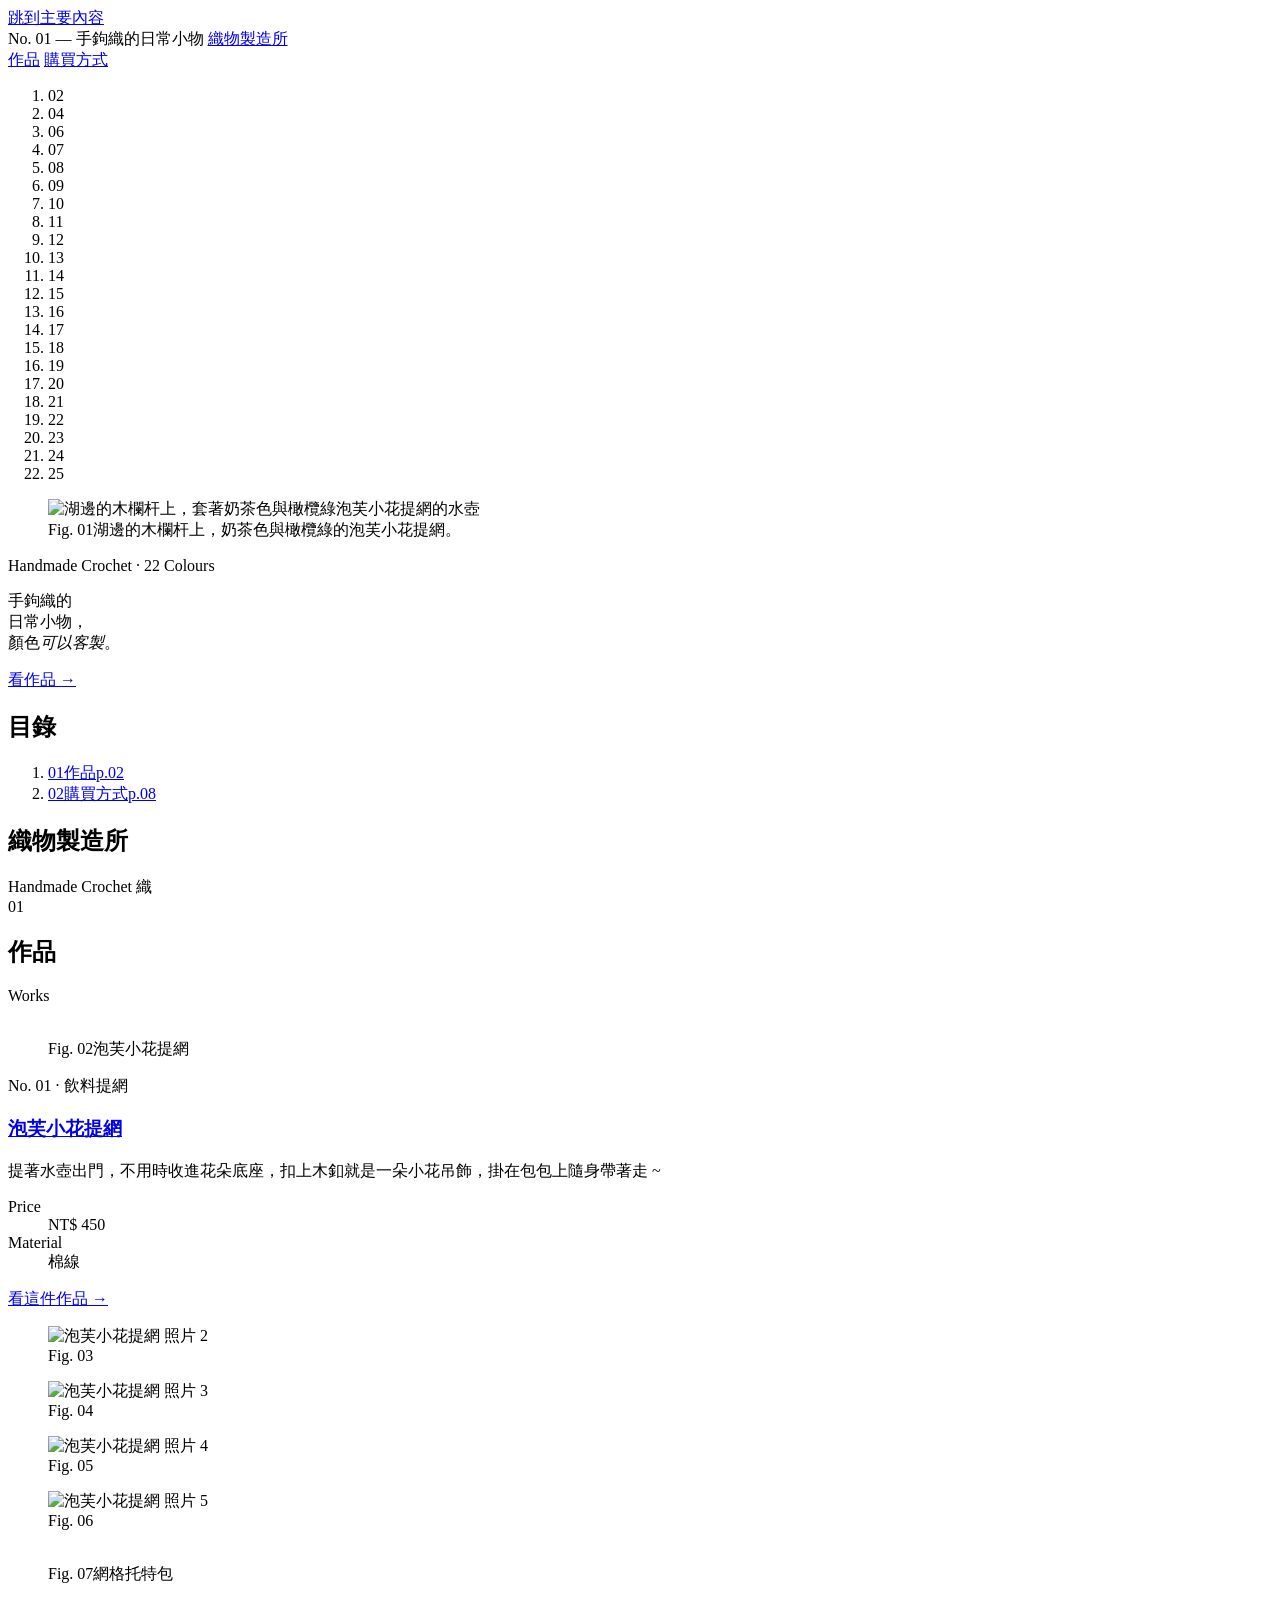
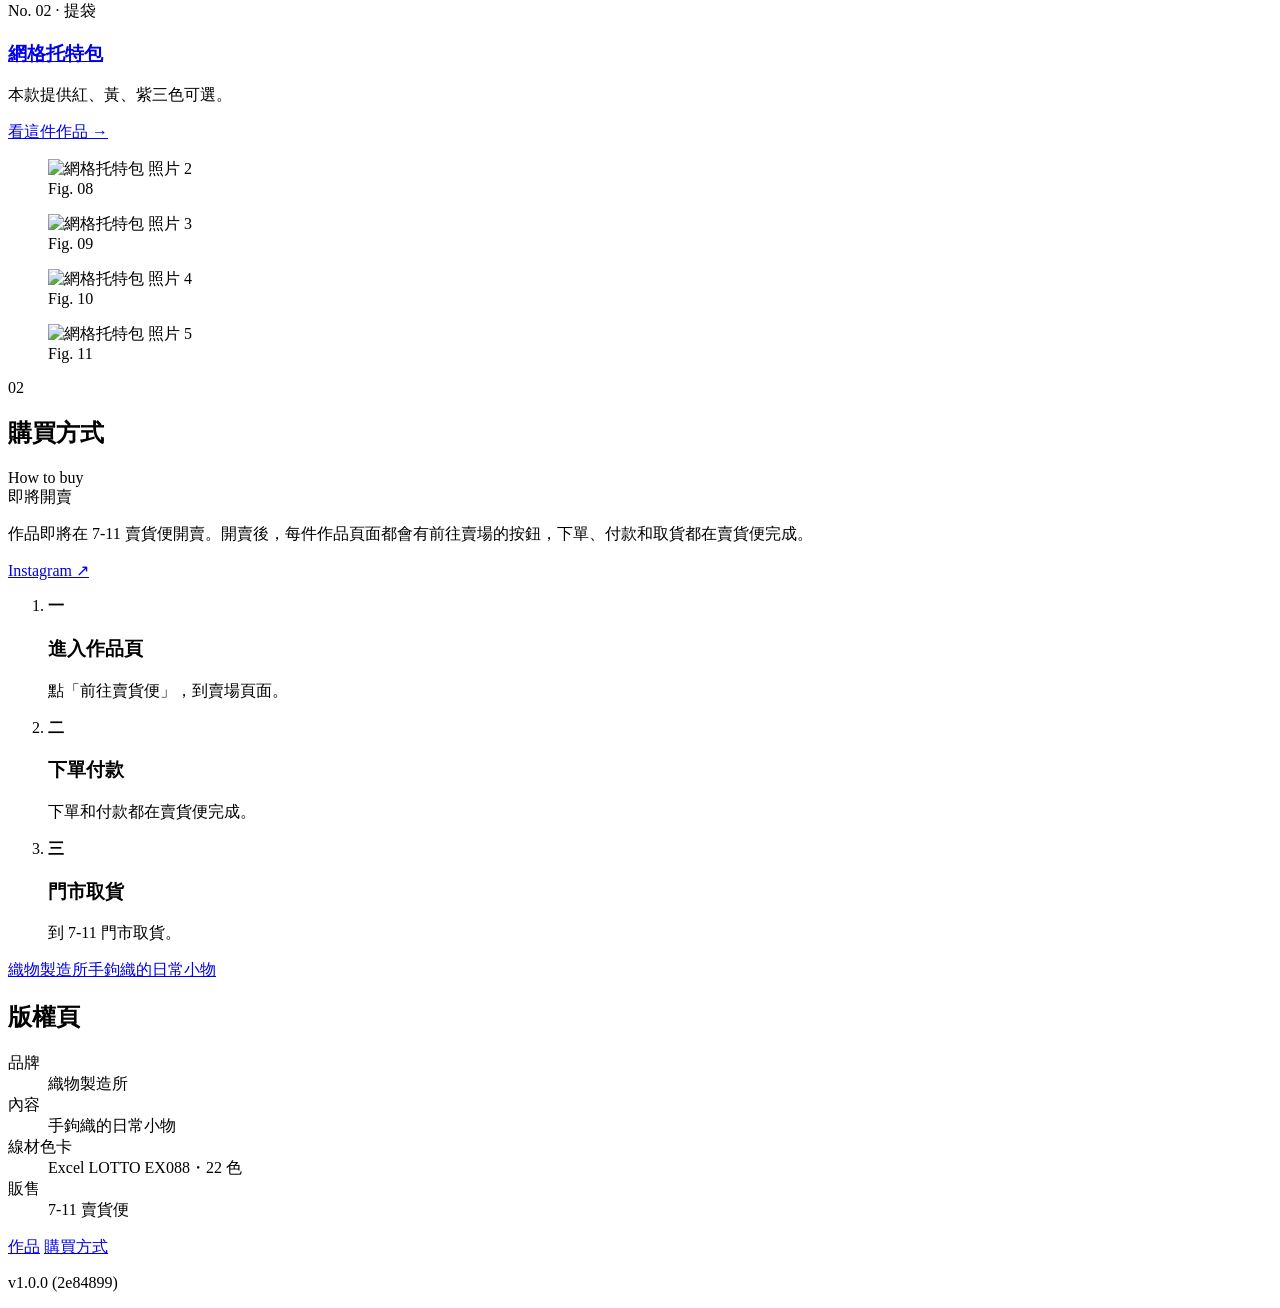
==== index.html @ 657d6084 "deploy: SEO metadata (2470108)" ====
<!DOCTYPE html>
<html lang="zh-Hant-TW">
<head>
    <meta charset="utf-8" />
    <meta name="viewport" content="width=device-width, initial-scale=1.0" />
    <title>織物製造所｜手鉤織的日常小物</title>
    <meta name="description" content="織物製造所，手鉤織的日常小物，顏色可以客製。" />
    <link rel="canonical" href="https://cienlin.github.io/JenJenKnits/" />
    <meta property="og:site_name" content="織物製造所" />
    <meta property="og:locale" content="zh_TW" />
    <meta property="og:type" content="website" />
    <meta property="og:title" content="織物製造所｜手鉤織的日常小物" />
    <meta property="og:description" content="織物製造所，手鉤織的日常小物，顏色可以客製。" />
    <meta property="og:url" content="https://cienlin.github.io/JenJenKnits/" />
    <meta property="og:image" content="https://cienlin.github.io/JenJenKnits/images/hero/puff-flower-lake.jpg" />
    <meta name="twitter:card" content="summary_large_image" />
<script type="application/ld+json">{"@context":"https://schema.org","@type":"Organization","name":"織物製造所","url":"https://cienlin.github.io/JenJenKnits/","logo":"https://cienlin.github.io/JenJenKnits/images/brand-icon.svg","description":"手鉤織的日常小物，顏色可以客製。","sameAs":["https://www.instagram.com/jh.craft.studio/"]}</script>    <link rel="icon" type="image/svg+xml" href="/JenJenKnits/images/brand-icon.pgxas0doo6.svg" />
    <link rel="preconnect" href="https://fonts.googleapis.com" />
    <link rel="preconnect" href="https://fonts.gstatic.com" crossorigin />
    <link href="https://fonts.googleapis.com/css2?family=Noto+Serif+TC:wght@400;600;900&family=Instrument+Serif:ital@0;1&family=IBM+Plex+Mono:wght@400;500&display=swap" rel="stylesheet" />
    <link rel="stylesheet" href="/JenJenKnits/css/site.mgunjwkmh7.css" />
    <link rel="stylesheet" href="/JenJenKnits/JenJenKnits.jk05unggzj.styles.css" />
</head>
<body class="is-home">
    <a b-9eztl2mxxs class="skip-link" href="#main">跳到主要內容</a>
    <header b-9eztl2mxxs class="masthead">
        <div b-9eztl2mxxs class="wrap">
            <div b-9eztl2mxxs class="masthead-top">
                <span b-9eztl2mxxs class="mono masthead-issue">No. 01 — 手鉤織的日常小物</span>
                <a class="masthead-logo" aria-label="織物製造所首頁" href="/JenJenKnits/">織物製造所</a>
                <nav b-9eztl2mxxs class="masthead-nav" aria-label="主選單">
                    <a href="/JenJenKnits/products">作品</a>
                    <a href="/JenJenKnits/#buy">購買方式</a>
                </nav>
            </div>
            <ol b-9eztl2mxxs class="colorbar" aria-hidden="true">
                    <li b-9eztl2mxxs style="--c: #edb3c9; --i: 0">02</li>
                    <li b-9eztl2mxxs style="--c: #a60d20; --i: 1">04</li>
                    <li b-9eztl2mxxs style="--c: #dc9c27; --i: 2">06</li>
                    <li b-9eztl2mxxs style="--c: #f0df47; --i: 3">07</li>
                    <li b-9eztl2mxxs style="--c: #afab46; --i: 4">08</li>
                    <li b-9eztl2mxxs style="--c: #3a9d81; --i: 5">09</li>
                    <li b-9eztl2mxxs style="--c: #1d74af; --i: 6">10</li>
                    <li b-9eztl2mxxs style="--c: #112b74; --i: 7">11</li>
                    <li b-9eztl2mxxs style="--c: #0b102c; --i: 8">12</li>
                    <li b-9eztl2mxxs style="--c: #d2b1c5; --i: 9">13</li>
                    <li b-9eztl2mxxs style="--c: #652e64; --i: 10">14</li>
                    <li b-9eztl2mxxs style="--c: #e6dfc7; --i: 11">15</li>
                    <li b-9eztl2mxxs style="--c: #be9e6f; --i: 12">16</li>
                    <li b-9eztl2mxxs style="--c: #885d2a; --i: 13">17</li>
                    <li b-9eztl2mxxs style="--c: #452c1f; --i: 14">18</li>
                    <li b-9eztl2mxxs style="--c: #3e3e3e; --i: 15">19</li>
                    <li b-9eztl2mxxs style="--c: #02060a; --i: 16">20</li>
                    <li b-9eztl2mxxs style="--c: #8a9cb7; --i: 17">21</li>
                    <li b-9eztl2mxxs style="--c: #cbccc7; --i: 18">22</li>
                    <li b-9eztl2mxxs style="--c: #e9ced1; --i: 19">23</li>
                    <li b-9eztl2mxxs style="--c: #ede59d; --i: 20">24</li>
                    <li b-9eztl2mxxs style="--c: #81988b; --i: 21">25</li>
            </ol>
        </div>
    </header>

    <main b-9eztl2mxxs id="main">
        
<section class="wrap hero" aria-labelledby="hero-title">
    <figure class="hero-fig">
        <span class="frame">
            <img src="/JenJenKnits/images/hero/puff-flower-lake.xmy28pkx7d.jpg" width="1108" height="1477" fetchpriority="high" alt="湖邊的木欄杆上，套著奶茶色與橄欖綠泡芙小花提網的水壺" />
        </span>
        <figcaption><span class="mono fig">Fig. 01</span>湖邊的木欄杆上，奶茶色與橄欖綠的泡芙小花提網。</figcaption>
    </figure>

    <div class="hero-copy">
        <p class="mono">Handmade Crochet · 22 Colours</p>
        <p class="lead">手鉤織的<br />日常小物，<br />顏色<em>可以客製</em>。</p>
        <a class="cta" href="#works">看作品 <span aria-hidden="true">→</span></a>
        <nav class="toc" aria-label="目錄">
            <h2>目錄</h2>
            <ol>
                <li><a href="#works"><span class="mono toc-no">01</span><span class="toc-title">作品</span><span class="toc-dots"></span><span class="toc-page">p.02</span></a></li>
                <li><a href="#buy"><span class="mono toc-no">02</span><span class="toc-title">購買方式</span><span class="toc-dots"></span><span class="toc-page">p.08</span></a></li>
            </ol>
        </nav>
    </div>

    <div class="hero-title">
        <h1 class="vtitle" id="hero-title"><span style="--i: 0">織</span><span style="--i: 1">物</span><span style="--i: 2">製</span><span style="--i: 3">造</span><span style="--i: 4">所</span></h1>
        <span class="mono vsub" aria-hidden="true">Handmade Crochet</span>
        <span class="seal" aria-hidden="true">織</span>
    </div>
</section>

<section id="works" aria-labelledby="works-title">
    <div class="wrap">
        <div class="sec-head">
            <span class="sec-no">01</span>
            <h2 id="works-title">作品</h2>
            <span class="sec-en">Works</span>
        </div>

            <article class="spread" aria-labelledby="work-puff-flower-net">
                <figure class="spread-main">
                    <a class="frame" tabindex="-1" aria-hidden="true" href="/JenJenKnits/products/puff-flower-net">
                        <img src="/JenJenKnits/products/puff-flower-net/cover.jpg" alt="" loading="eager"
                             style="view-transition-name: product-puff-flower-net" />
                    </a>
                    <figcaption><span class="mono fig">Fig. 02</span>泡芙小花提網</figcaption>
                </figure>

                <div class="spread-text">
                    <p class="mono">No. 01 · 飲料提網</p>
                    <h3 id="work-puff-flower-net"><a href="/JenJenKnits/products/puff-flower-net">泡芙小花提網</a></h3>
                        <p class="dek">提著水壺出門，不用時收進花朵底座，扣上木釦就是一朵小花吊飾，掛在包包上隨身帶著走 ~</p>
                        <dl class="spec">
                                <div><dt class="mono">Price</dt><dd class="price">NT$ 450</dd></div>
                                <div><dt class="mono">Material</dt><dd>棉線</dd></div>
                        </dl>
                    <a class="more" href="/JenJenKnits/products/puff-flower-net">看這件作品 →</a>
                </div>

                    <div class="strip">
                            <figure>
                                <img src="/JenJenKnits/products/puff-flower-net/01.jpg" alt="泡芙小花提網 照片 2" loading="lazy" />
                                <figcaption><span class="mono fig">Fig. 03</span></figcaption>
                            </figure>
                            <figure>
                                <img src="/JenJenKnits/products/puff-flower-net/02.jpg" alt="泡芙小花提網 照片 3" loading="lazy" />
                                <figcaption><span class="mono fig">Fig. 04</span></figcaption>
                            </figure>
                            <figure>
                                <img src="/JenJenKnits/products/puff-flower-net/03.jpg" alt="泡芙小花提網 照片 4" loading="lazy" />
                                <figcaption><span class="mono fig">Fig. 05</span></figcaption>
                            </figure>
                            <figure>
                                <img src="/JenJenKnits/products/puff-flower-net/04.jpg" alt="泡芙小花提網 照片 5" loading="lazy" />
                                <figcaption><span class="mono fig">Fig. 06</span></figcaption>
                            </figure>
                    </div>
            </article>
            <article class="spread spread--rev" aria-labelledby="work-net-tote">
                <figure class="spread-main">
                    <a class="frame" tabindex="-1" aria-hidden="true" href="/JenJenKnits/products/net-tote">
                        <img src="/JenJenKnits/products/net-tote/cover.jpg" alt="" loading="lazy"
                             style="view-transition-name: product-net-tote" />
                    </a>
                    <figcaption><span class="mono fig">Fig. 07</span>網格托特包</figcaption>
                </figure>

                <div class="spread-text">
                    <p class="mono">No. 02 · 提袋</p>
                    <h3 id="work-net-tote"><a href="/JenJenKnits/products/net-tote">網格托特包</a></h3>
                        <p class="dek">本款提供紅、黃、紫三色可選。</p>
                    <a class="more" href="/JenJenKnits/products/net-tote">看這件作品 →</a>
                </div>

                    <div class="strip">
                            <figure>
                                <img src="/JenJenKnits/products/net-tote/01.jpg" alt="網格托特包 照片 2" loading="lazy" />
                                <figcaption><span class="mono fig">Fig. 08</span></figcaption>
                            </figure>
                            <figure>
                                <img src="/JenJenKnits/products/net-tote/02.jpg" alt="網格托特包 照片 3" loading="lazy" />
                                <figcaption><span class="mono fig">Fig. 09</span></figcaption>
                            </figure>
                            <figure>
                                <img src="/JenJenKnits/products/net-tote/03.jpg" alt="網格托特包 照片 4" loading="lazy" />
                                <figcaption><span class="mono fig">Fig. 10</span></figcaption>
                            </figure>
                            <figure>
                                <img src="/JenJenKnits/products/net-tote/04.jpg" alt="網格托特包 照片 5" loading="lazy" />
                                <figcaption><span class="mono fig">Fig. 11</span></figcaption>
                            </figure>
                    </div>
            </article>
    </div>
</section>

<section class="wrap chapter" id="buy" aria-labelledby="buy-title">
    <div class="sec-head">
        <span class="sec-no">02</span>
        <h2 id="buy-title">購買方式</h2>
        <span class="sec-en">How to buy</span>
    </div>

    <div class="buy-intro">
            <span class="stamp">即將開賣</span>
            <p>作品即將在 7-11 賣貨便開賣。開賣後，每件作品頁面都會有前往賣場的按鈕，下單、付款和取貨都在賣貨便完成。</p>
            <a class="cta" href="https://www.instagram.com/jh.craft.studio/" target="_blank" rel="noopener noreferrer">Instagram <span aria-hidden="true">↗</span></a>
    </div>

    <ol class="steps">
        <li><b>一</b><h3>進入作品頁</h3><p>點「前往賣貨便」，到賣場頁面。</p></li>
        <li><b>二</b><h3>下單付款</h3><p>下單和付款都在賣貨便完成。</p></li>
        <li><b>三</b><h3>門市取貨</h3><p>到 7-11 門市取貨。</p></li>
    </ol>
</section>

    </main>

    <footer b-9eztl2mxxs class="colophon">
        <div b-9eztl2mxxs class="wrap">
            <div b-9eztl2mxxs class="colophon-grid">
                <a class="colophon-logo" aria-label="織物製造所首頁" href="/JenJenKnits/">織物製造所<span b-9eztl2mxxs aria-hidden="true">手鉤織的日常小物</span></a>
                <div b-9eztl2mxxs>
                    <h2 b-9eztl2mxxs>版權頁</h2>
                    <dl b-9eztl2mxxs>
                        <div b-9eztl2mxxs><dt b-9eztl2mxxs>品牌</dt><dd b-9eztl2mxxs>織物製造所</dd></div>
                        <div b-9eztl2mxxs><dt b-9eztl2mxxs>內容</dt><dd b-9eztl2mxxs>手鉤織的日常小物</dd></div>
                        <div b-9eztl2mxxs><dt b-9eztl2mxxs>線材色卡</dt><dd b-9eztl2mxxs>Excel LOTTO EX088・22 色</dd></div>
                        <div b-9eztl2mxxs><dt b-9eztl2mxxs>販售</dt><dd b-9eztl2mxxs>7-11 賣貨便</dd></div>
                    </dl>
                </div>
                <nav b-9eztl2mxxs class="colophon-nav" aria-label="頁尾選單">
                    <a href="/JenJenKnits/products">作品</a>
                    <a href="/JenJenKnits/#buy">購買方式</a>
                </nav>
            </div>
            <p b-9eztl2mxxs class="mono version">v1.0.0 (2e84899)</p>
        </div>
    </footer>

    <script src="/JenJenKnits/js/site.shkjs99pt4.js"></script>
    
</body>
</html>
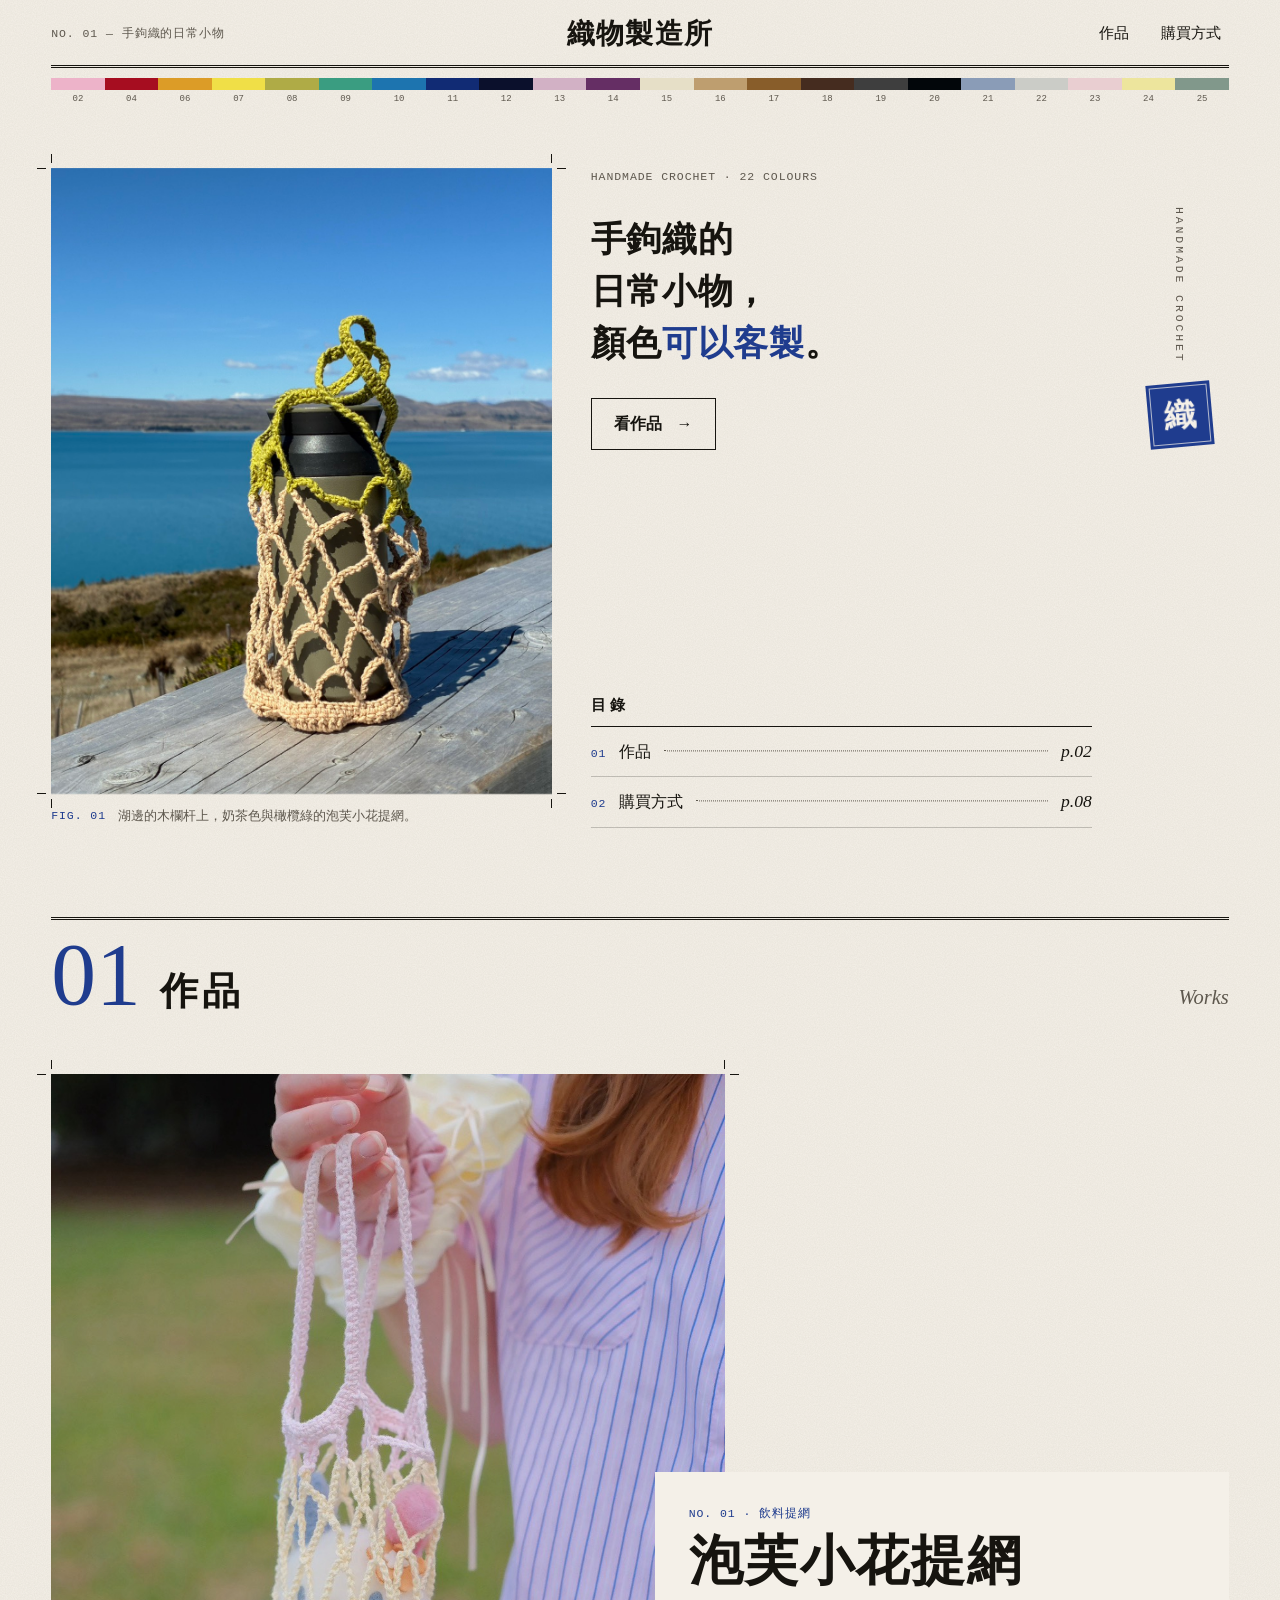
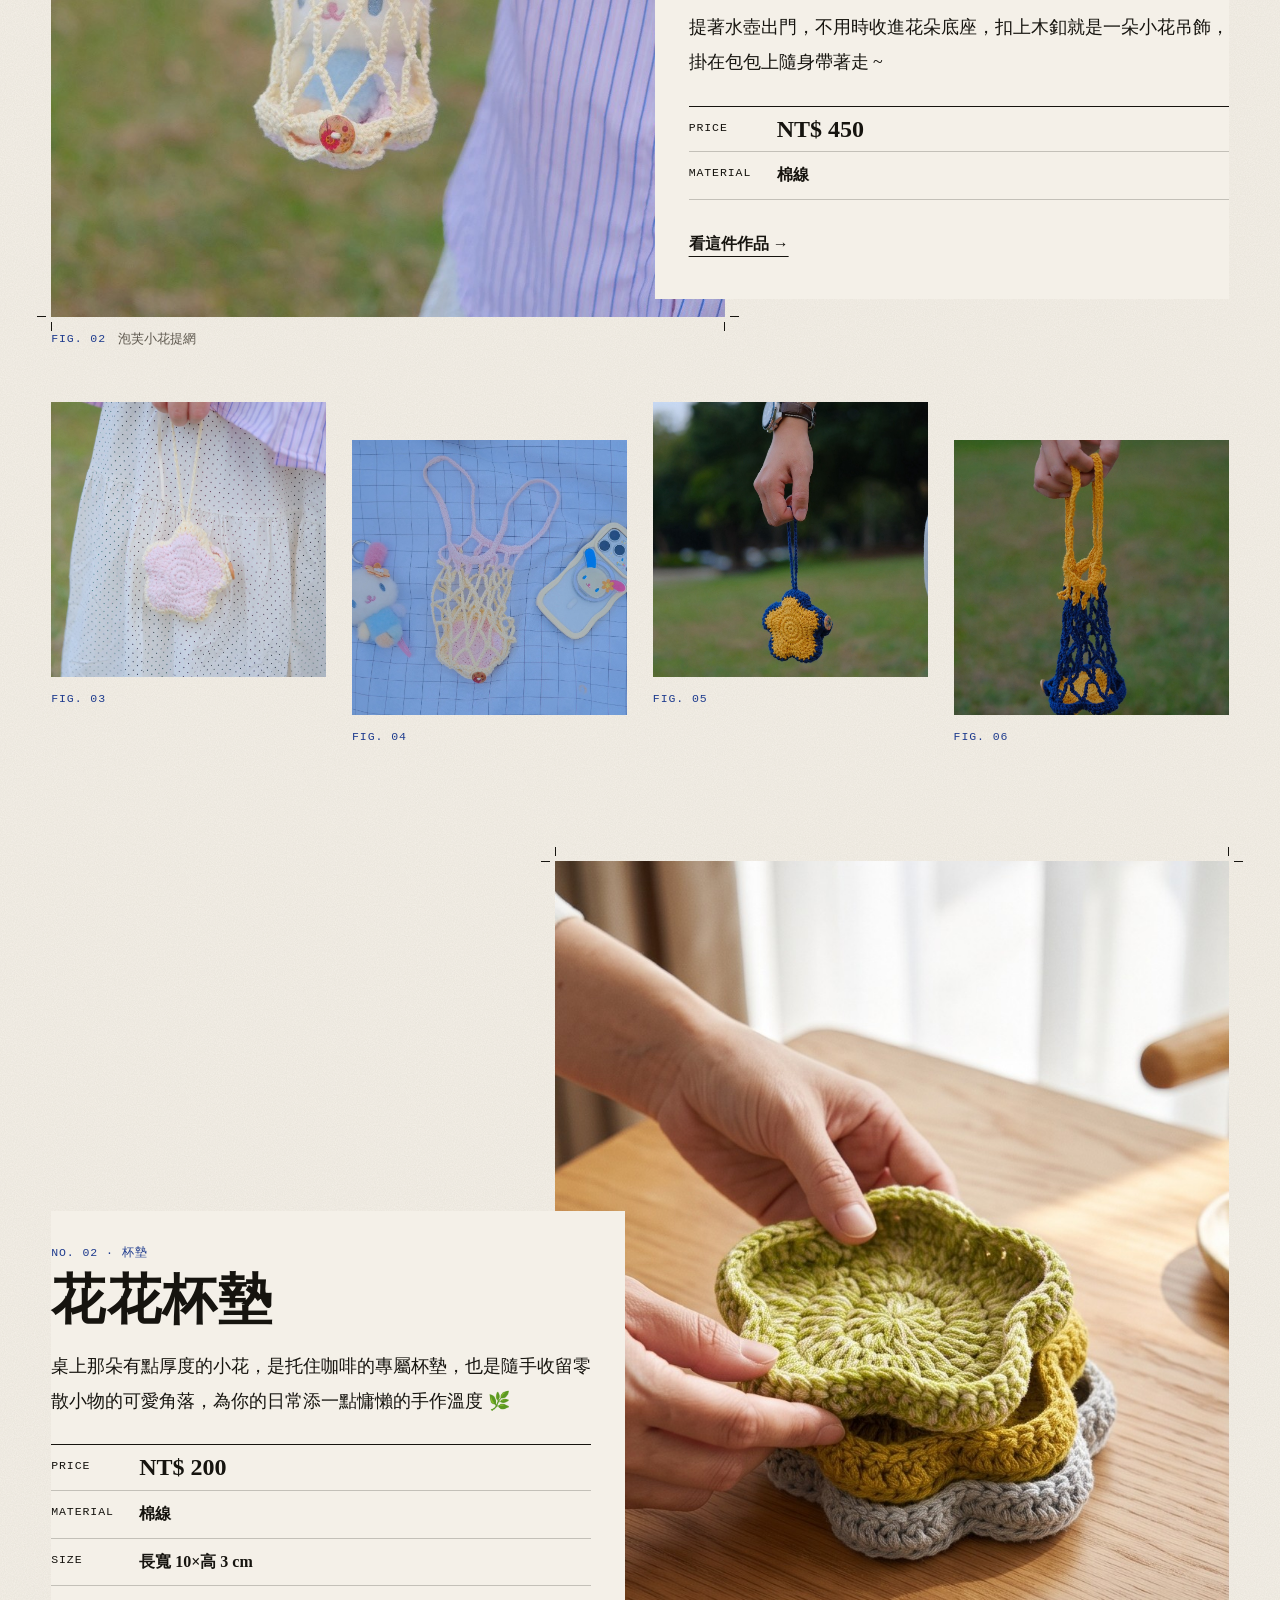
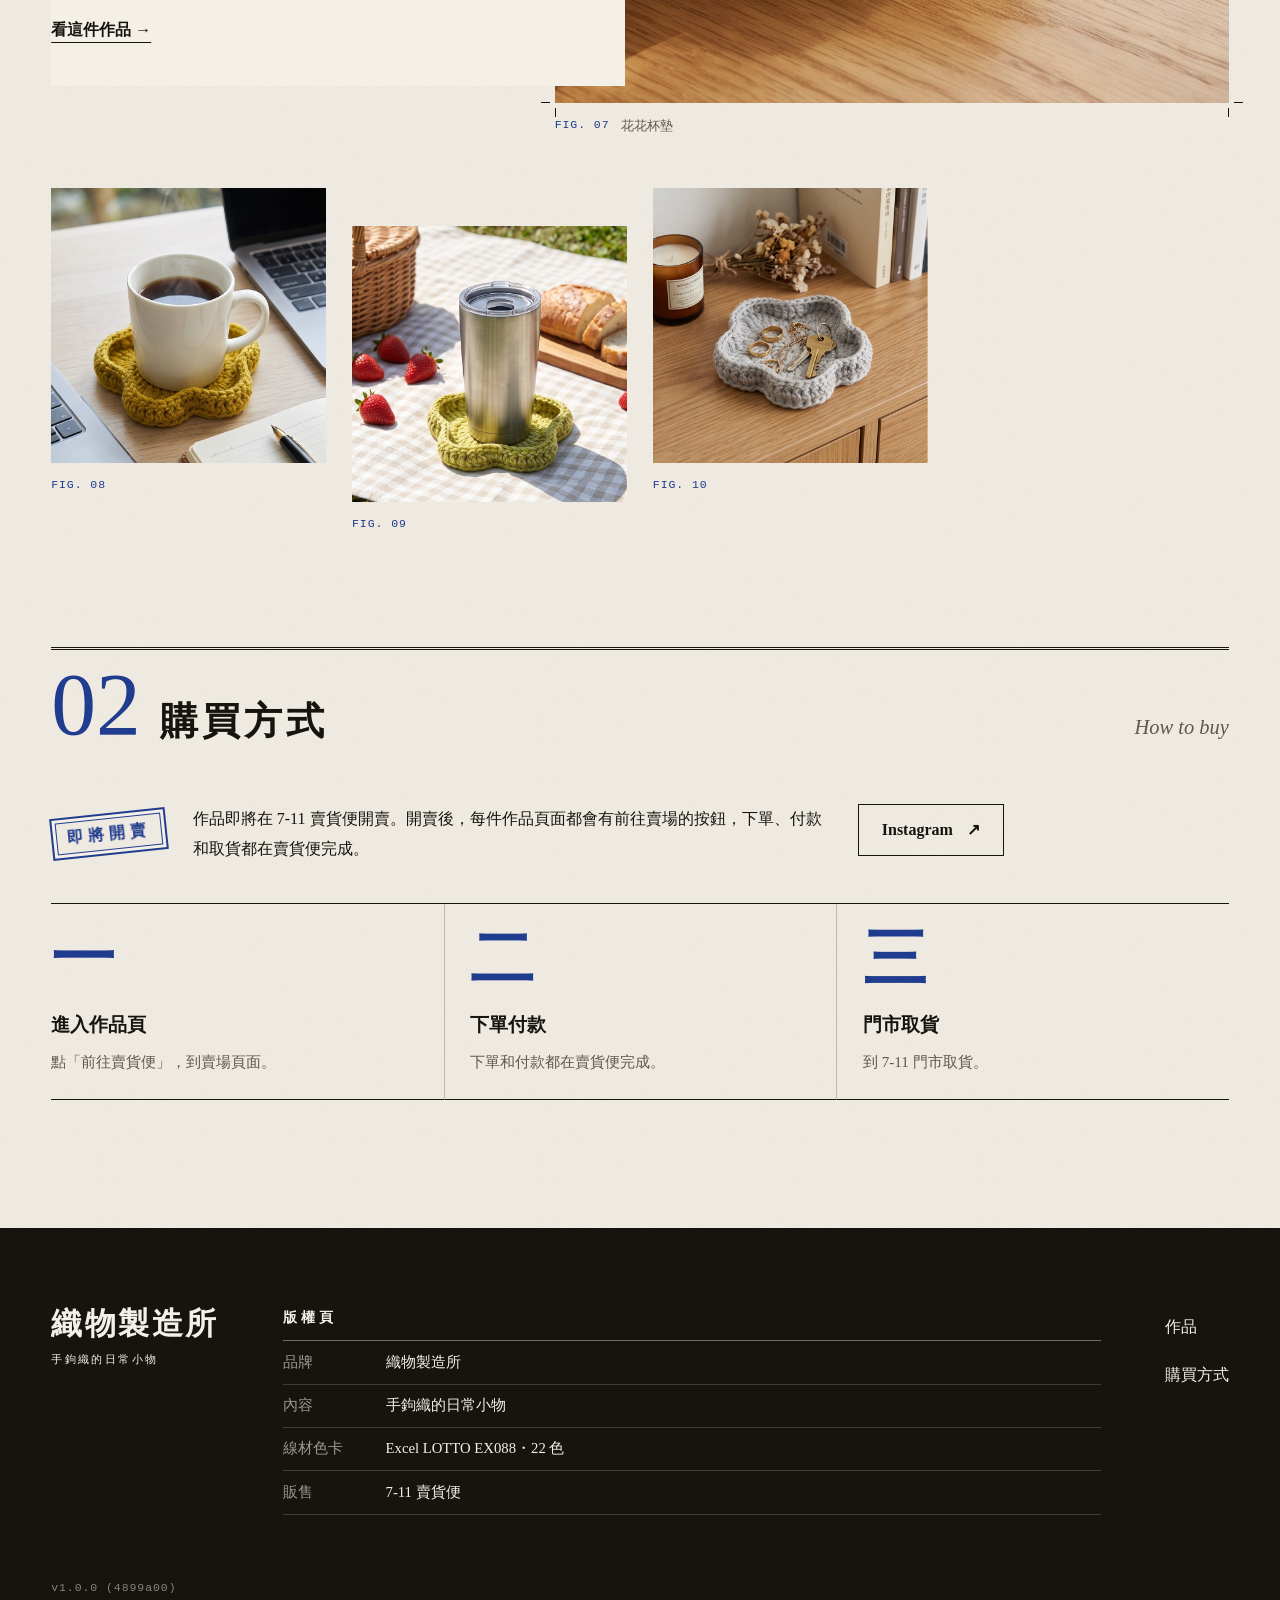
==== commit fdf337b5: "deploy: static export of 4899a00" ====
--- a/index.html
+++ b/index.html
@@ -1,225 +1,226 @@
-<!DOCTYPE html>
-<html lang="zh-Hant-TW">
-<head>
-    <meta charset="utf-8" />
-    <meta name="viewport" content="width=device-width, initial-scale=1.0" />
-    <title>織物製造所｜手鉤織的日常小物</title>
-    <meta name="description" content="織物製造所，手鉤織的日常小物，顏色可以客製。" />
-    <link rel="canonical" href="https://cienlin.github.io/JenJenKnits/" />
-    <meta property="og:site_name" content="織物製造所" />
-    <meta property="og:locale" content="zh_TW" />
-    <meta property="og:type" content="website" />
-    <meta property="og:title" content="織物製造所｜手鉤織的日常小物" />
-    <meta property="og:description" content="織物製造所，手鉤織的日常小物，顏色可以客製。" />
-    <meta property="og:url" content="https://cienlin.github.io/JenJenKnits/" />
-    <meta property="og:image" content="https://cienlin.github.io/JenJenKnits/images/hero/puff-flower-lake.jpg" />
-    <meta name="twitter:card" content="summary_large_image" />
-<script type="application/ld+json">{"@context":"https://schema.org","@type":"Organization","name":"織物製造所","url":"https://cienlin.github.io/JenJenKnits/","logo":"https://cienlin.github.io/JenJenKnits/images/brand-icon.svg","description":"手鉤織的日常小物，顏色可以客製。","sameAs":["https://www.instagram.com/jh.craft.studio/"]}</script>    <link rel="icon" type="image/svg+xml" href="/JenJenKnits/images/brand-icon.pgxas0doo6.svg" />
-    <link rel="preconnect" href="https://fonts.googleapis.com" />
-    <link rel="preconnect" href="https://fonts.gstatic.com" crossorigin />
-    <link href="https://fonts.googleapis.com/css2?family=Noto+Serif+TC:wght@400;600;900&family=Instrument+Serif:ital@0;1&family=IBM+Plex+Mono:wght@400;500&display=swap" rel="stylesheet" />
-    <link rel="stylesheet" href="/JenJenKnits/css/site.mgunjwkmh7.css" />
-    <link rel="stylesheet" href="/JenJenKnits/JenJenKnits.jk05unggzj.styles.css" />
-</head>
-<body class="is-home">
-    <a b-9eztl2mxxs class="skip-link" href="#main">跳到主要內容</a>
-    <header b-9eztl2mxxs class="masthead">
-        <div b-9eztl2mxxs class="wrap">
-            <div b-9eztl2mxxs class="masthead-top">
-                <span b-9eztl2mxxs class="mono masthead-issue">No. 01 — 手鉤織的日常小物</span>
-                <a class="masthead-logo" aria-label="織物製造所首頁" href="/JenJenKnits/">織物製造所</a>
-                <nav b-9eztl2mxxs class="masthead-nav" aria-label="主選單">
-                    <a href="/JenJenKnits/products">作品</a>
-                    <a href="/JenJenKnits/#buy">購買方式</a>
-                </nav>
-            </div>
-            <ol b-9eztl2mxxs class="colorbar" aria-hidden="true">
-                    <li b-9eztl2mxxs style="--c: #edb3c9; --i: 0">02</li>
-                    <li b-9eztl2mxxs style="--c: #a60d20; --i: 1">04</li>
-                    <li b-9eztl2mxxs style="--c: #dc9c27; --i: 2">06</li>
-                    <li b-9eztl2mxxs style="--c: #f0df47; --i: 3">07</li>
-                    <li b-9eztl2mxxs style="--c: #afab46; --i: 4">08</li>
-                    <li b-9eztl2mxxs style="--c: #3a9d81; --i: 5">09</li>
-                    <li b-9eztl2mxxs style="--c: #1d74af; --i: 6">10</li>
-                    <li b-9eztl2mxxs style="--c: #112b74; --i: 7">11</li>
-                    <li b-9eztl2mxxs style="--c: #0b102c; --i: 8">12</li>
-                    <li b-9eztl2mxxs style="--c: #d2b1c5; --i: 9">13</li>
-                    <li b-9eztl2mxxs style="--c: #652e64; --i: 10">14</li>
-                    <li b-9eztl2mxxs style="--c: #e6dfc7; --i: 11">15</li>
-                    <li b-9eztl2mxxs style="--c: #be9e6f; --i: 12">16</li>
-                    <li b-9eztl2mxxs style="--c: #885d2a; --i: 13">17</li>
-                    <li b-9eztl2mxxs style="--c: #452c1f; --i: 14">18</li>
-                    <li b-9eztl2mxxs style="--c: #3e3e3e; --i: 15">19</li>
-                    <li b-9eztl2mxxs style="--c: #02060a; --i: 16">20</li>
-                    <li b-9eztl2mxxs style="--c: #8a9cb7; --i: 17">21</li>
-                    <li b-9eztl2mxxs style="--c: #cbccc7; --i: 18">22</li>
-                    <li b-9eztl2mxxs style="--c: #e9ced1; --i: 19">23</li>
-                    <li b-9eztl2mxxs style="--c: #ede59d; --i: 20">24</li>
-                    <li b-9eztl2mxxs style="--c: #81988b; --i: 21">25</li>
-            </ol>
-        </div>
-    </header>
-
-    <main b-9eztl2mxxs id="main">
-        
-<section class="wrap hero" aria-labelledby="hero-title">
-    <figure class="hero-fig">
-        <span class="frame">
-            <img src="/JenJenKnits/images/hero/puff-flower-lake.xmy28pkx7d.jpg" width="1108" height="1477" fetchpriority="high" alt="湖邊的木欄杆上，套著奶茶色與橄欖綠泡芙小花提網的水壺" />
-        </span>
-        <figcaption><span class="mono fig">Fig. 01</span>湖邊的木欄杆上，奶茶色與橄欖綠的泡芙小花提網。</figcaption>
-    </figure>
-
-    <div class="hero-copy">
-        <p class="mono">Handmade Crochet · 22 Colours</p>
-        <p class="lead">手鉤織的<br />日常小物，<br />顏色<em>可以客製</em>。</p>
-        <a class="cta" href="#works">看作品 <span aria-hidden="true">→</span></a>
-        <nav class="toc" aria-label="目錄">
-            <h2>目錄</h2>
-            <ol>
-                <li><a href="#works"><span class="mono toc-no">01</span><span class="toc-title">作品</span><span class="toc-dots"></span><span class="toc-page">p.02</span></a></li>
-                <li><a href="#buy"><span class="mono toc-no">02</span><span class="toc-title">購買方式</span><span class="toc-dots"></span><span class="toc-page">p.08</span></a></li>
-            </ol>
-        </nav>
-    </div>
-
-    <div class="hero-title">
-        <h1 class="vtitle" id="hero-title"><span style="--i: 0">織</span><span style="--i: 1">物</span><span style="--i: 2">製</span><span style="--i: 3">造</span><span style="--i: 4">所</span></h1>
-        <span class="mono vsub" aria-hidden="true">Handmade Crochet</span>
-        <span class="seal" aria-hidden="true">織</span>
-    </div>
-</section>
-
-<section id="works" aria-labelledby="works-title">
-    <div class="wrap">
-        <div class="sec-head">
-            <span class="sec-no">01</span>
-            <h2 id="works-title">作品</h2>
-            <span class="sec-en">Works</span>
-        </div>
-
-            <article class="spread" aria-labelledby="work-puff-flower-net">
-                <figure class="spread-main">
-                    <a class="frame" tabindex="-1" aria-hidden="true" href="/JenJenKnits/products/puff-flower-net">
-                        <img src="/JenJenKnits/products/puff-flower-net/cover.jpg" alt="" loading="eager"
-                             style="view-transition-name: product-puff-flower-net" />
-                    </a>
-                    <figcaption><span class="mono fig">Fig. 02</span>泡芙小花提網</figcaption>
-                </figure>
-
-                <div class="spread-text">
-                    <p class="mono">No. 01 · 飲料提網</p>
-                    <h3 id="work-puff-flower-net"><a href="/JenJenKnits/products/puff-flower-net">泡芙小花提網</a></h3>
-                        <p class="dek">提著水壺出門，不用時收進花朵底座，扣上木釦就是一朵小花吊飾，掛在包包上隨身帶著走 ~</p>
-                        <dl class="spec">
-                                <div><dt class="mono">Price</dt><dd class="price">NT$ 450</dd></div>
-                                <div><dt class="mono">Material</dt><dd>棉線</dd></div>
-                        </dl>
-                    <a class="more" href="/JenJenKnits/products/puff-flower-net">看這件作品 →</a>
-                </div>
-
-                    <div class="strip">
-                            <figure>
-                                <img src="/JenJenKnits/products/puff-flower-net/01.jpg" alt="泡芙小花提網 照片 2" loading="lazy" />
-                                <figcaption><span class="mono fig">Fig. 03</span></figcaption>
-                            </figure>
-                            <figure>
-                                <img src="/JenJenKnits/products/puff-flower-net/02.jpg" alt="泡芙小花提網 照片 3" loading="lazy" />
-                                <figcaption><span class="mono fig">Fig. 04</span></figcaption>
-                            </figure>
-                            <figure>
-                                <img src="/JenJenKnits/products/puff-flower-net/03.jpg" alt="泡芙小花提網 照片 4" loading="lazy" />
-                                <figcaption><span class="mono fig">Fig. 05</span></figcaption>
-                            </figure>
-                            <figure>
-                                <img src="/JenJenKnits/products/puff-flower-net/04.jpg" alt="泡芙小花提網 照片 5" loading="lazy" />
-                                <figcaption><span class="mono fig">Fig. 06</span></figcaption>
-                            </figure>
-                    </div>
-            </article>
-            <article class="spread spread--rev" aria-labelledby="work-net-tote">
-                <figure class="spread-main">
-                    <a class="frame" tabindex="-1" aria-hidden="true" href="/JenJenKnits/products/net-tote">
-                        <img src="/JenJenKnits/products/net-tote/cover.jpg" alt="" loading="lazy"
-                             style="view-transition-name: product-net-tote" />
-                    </a>
-                    <figcaption><span class="mono fig">Fig. 07</span>網格托特包</figcaption>
-                </figure>
-
-                <div class="spread-text">
-                    <p class="mono">No. 02 · 提袋</p>
-                    <h3 id="work-net-tote"><a href="/JenJenKnits/products/net-tote">網格托特包</a></h3>
-                        <p class="dek">本款提供紅、黃、紫三色可選。</p>
-                    <a class="more" href="/JenJenKnits/products/net-tote">看這件作品 →</a>
-                </div>
-
-                    <div class="strip">
-                            <figure>
-                                <img src="/JenJenKnits/products/net-tote/01.jpg" alt="網格托特包 照片 2" loading="lazy" />
-                                <figcaption><span class="mono fig">Fig. 08</span></figcaption>
-                            </figure>
-                            <figure>
-                                <img src="/JenJenKnits/products/net-tote/02.jpg" alt="網格托特包 照片 3" loading="lazy" />
-                                <figcaption><span class="mono fig">Fig. 09</span></figcaption>
-                            </figure>
-                            <figure>
-                                <img src="/JenJenKnits/products/net-tote/03.jpg" alt="網格托特包 照片 4" loading="lazy" />
-                                <figcaption><span class="mono fig">Fig. 10</span></figcaption>
-                            </figure>
-                            <figure>
-                                <img src="/JenJenKnits/products/net-tote/04.jpg" alt="網格托特包 照片 5" loading="lazy" />
-                                <figcaption><span class="mono fig">Fig. 11</span></figcaption>
-                            </figure>
-                    </div>
-            </article>
-    </div>
-</section>
-
-<section class="wrap chapter" id="buy" aria-labelledby="buy-title">
-    <div class="sec-head">
-        <span class="sec-no">02</span>
-        <h2 id="buy-title">購買方式</h2>
-        <span class="sec-en">How to buy</span>
-    </div>
-
-    <div class="buy-intro">
-            <span class="stamp">即將開賣</span>
-            <p>作品即將在 7-11 賣貨便開賣。開賣後，每件作品頁面都會有前往賣場的按鈕，下單、付款和取貨都在賣貨便完成。</p>
-            <a class="cta" href="https://www.instagram.com/jh.craft.studio/" target="_blank" rel="noopener noreferrer">Instagram <span aria-hidden="true">↗</span></a>
-    </div>
-
-    <ol class="steps">
-        <li><b>一</b><h3>進入作品頁</h3><p>點「前往賣貨便」，到賣場頁面。</p></li>
-        <li><b>二</b><h3>下單付款</h3><p>下單和付款都在賣貨便完成。</p></li>
-        <li><b>三</b><h3>門市取貨</h3><p>到 7-11 門市取貨。</p></li>
-    </ol>
-</section>
-
-    </main>
-
-    <footer b-9eztl2mxxs class="colophon">
-        <div b-9eztl2mxxs class="wrap">
-            <div b-9eztl2mxxs class="colophon-grid">
-                <a class="colophon-logo" aria-label="織物製造所首頁" href="/JenJenKnits/">織物製造所<span b-9eztl2mxxs aria-hidden="true">手鉤織的日常小物</span></a>
-                <div b-9eztl2mxxs>
-                    <h2 b-9eztl2mxxs>版權頁</h2>
-                    <dl b-9eztl2mxxs>
-                        <div b-9eztl2mxxs><dt b-9eztl2mxxs>品牌</dt><dd b-9eztl2mxxs>織物製造所</dd></div>
-                        <div b-9eztl2mxxs><dt b-9eztl2mxxs>內容</dt><dd b-9eztl2mxxs>手鉤織的日常小物</dd></div>
-                        <div b-9eztl2mxxs><dt b-9eztl2mxxs>線材色卡</dt><dd b-9eztl2mxxs>Excel LOTTO EX088・22 色</dd></div>
-                        <div b-9eztl2mxxs><dt b-9eztl2mxxs>販售</dt><dd b-9eztl2mxxs>7-11 賣貨便</dd></div>
-                    </dl>
-                </div>
-                <nav b-9eztl2mxxs class="colophon-nav" aria-label="頁尾選單">
-                    <a href="/JenJenKnits/products">作品</a>
-                    <a href="/JenJenKnits/#buy">購買方式</a>
-                </nav>
-            </div>
-            <p b-9eztl2mxxs class="mono version">v1.0.0 (2e84899)</p>
-        </div>
-    </footer>
-
-    <script src="/JenJenKnits/js/site.shkjs99pt4.js"></script>
-    
-</body>
-</html>
+<!DOCTYPE html>
+<html lang="zh-Hant-TW">
+<head>
+    <meta charset="utf-8" />
+    <meta name="viewport" content="width=device-width, initial-scale=1.0" />
+    <title>織物製造所｜手鉤織的日常小物</title>
+    <meta name="description" content="織物製造所，手鉤織的日常小物，顏色可以客製。" />
+    <link rel="canonical" href="https://jhcraftstudio.com/" />
+    <meta property="og:site_name" content="織物製造所" />
+    <meta property="og:locale" content="zh_TW" />
+    <meta property="og:type" content="website" />
+    <meta property="og:title" content="織物製造所｜手鉤織的日常小物" />
+    <meta property="og:description" content="織物製造所，手鉤織的日常小物，顏色可以客製。" />
+    <meta property="og:url" content="https://jhcraftstudio.com/" />
+    <meta property="og:image" content="https://jhcraftstudio.com/images/hero/puff-flower-lake.jpg" />
+    <meta name="twitter:card" content="summary_large_image" />
+<script type="application/ld+json">{"@context":"https://schema.org","@graph":[{"@type":"Organization","@id":"https://jhcraftstudio.com/#organization","name":"織物製造所","url":"https://jhcraftstudio.com/","logo":"https://jhcraftstudio.com/images/brand-icon.svg","description":"手鉤織的日常小物，顏色可以客製。","sameAs":["https://www.instagram.com/jh.craft.studio/"]},{"@type":"WebSite","@id":"https://jhcraftstudio.com/#website","name":"織物製造所","alternateName":"JH Craft Studio","url":"https://jhcraftstudio.com/","publisher":{"@id":"https://jhcraftstudio.com/#organization"}}]}</script>    <link rel="icon" type="image/svg+xml" href="/images/brand-icon.pgxas0doo6.svg" />
+    <link rel="preconnect" href="https://fonts.googleapis.com" />
+    <link rel="preconnect" href="https://fonts.gstatic.com" crossorigin />
+    <link href="https://fonts.googleapis.com/css2?family=Noto+Serif+TC:wght@400;600;900&family=Instrument+Serif:ital@0;1&family=IBM+Plex+Mono:wght@400;500&display=swap" rel="stylesheet" />
+    <link rel="stylesheet" href="/css/site.mgunjwkmh7.css" />
+    <link rel="stylesheet" href="/JenJenKnits.jk05unggzj.styles.css" />
+</head>
+<body class="is-home">
+    <a b-9eztl2mxxs class="skip-link" href="#main">跳到主要內容</a>
+    <header b-9eztl2mxxs class="masthead">
+        <div b-9eztl2mxxs class="wrap">
+            <div b-9eztl2mxxs class="masthead-top">
+                <span b-9eztl2mxxs class="mono masthead-issue">No. 01 — 手鉤織的日常小物</span>
+                <a class="masthead-logo" aria-label="織物製造所首頁" href="/">織物製造所</a>
+                <nav b-9eztl2mxxs class="masthead-nav" aria-label="主選單">
+                    <a href="/products">作品</a>
+                    <a href="/#buy">購買方式</a>
+                </nav>
+            </div>
+            <ol b-9eztl2mxxs class="colorbar" aria-hidden="true">
+                    <li b-9eztl2mxxs style="--c: #edb3c9; --i: 0">02</li>
+                    <li b-9eztl2mxxs style="--c: #a60d20; --i: 1">04</li>
+                    <li b-9eztl2mxxs style="--c: #dc9c27; --i: 2">06</li>
+                    <li b-9eztl2mxxs style="--c: #f0df47; --i: 3">07</li>
+                    <li b-9eztl2mxxs style="--c: #afab46; --i: 4">08</li>
+                    <li b-9eztl2mxxs style="--c: #3a9d81; --i: 5">09</li>
+                    <li b-9eztl2mxxs style="--c: #1d74af; --i: 6">10</li>
+                    <li b-9eztl2mxxs style="--c: #112b74; --i: 7">11</li>
+                    <li b-9eztl2mxxs style="--c: #0b102c; --i: 8">12</li>
+                    <li b-9eztl2mxxs style="--c: #d2b1c5; --i: 9">13</li>
+                    <li b-9eztl2mxxs style="--c: #652e64; --i: 10">14</li>
+                    <li b-9eztl2mxxs style="--c: #e6dfc7; --i: 11">15</li>
+                    <li b-9eztl2mxxs style="--c: #be9e6f; --i: 12">16</li>
+                    <li b-9eztl2mxxs style="--c: #885d2a; --i: 13">17</li>
+                    <li b-9eztl2mxxs style="--c: #452c1f; --i: 14">18</li>
+                    <li b-9eztl2mxxs style="--c: #3e3e3e; --i: 15">19</li>
+                    <li b-9eztl2mxxs style="--c: #02060a; --i: 16">20</li>
+                    <li b-9eztl2mxxs style="--c: #8a9cb7; --i: 17">21</li>
+                    <li b-9eztl2mxxs style="--c: #cbccc7; --i: 18">22</li>
+                    <li b-9eztl2mxxs style="--c: #e9ced1; --i: 19">23</li>
+                    <li b-9eztl2mxxs style="--c: #ede59d; --i: 20">24</li>
+                    <li b-9eztl2mxxs style="--c: #81988b; --i: 21">25</li>
+            </ol>
+        </div>
+    </header>
+
+    <main b-9eztl2mxxs id="main">
+        
+<section class="wrap hero" aria-labelledby="hero-title">
+    <figure class="hero-fig">
+        <span class="frame">
+            <img src="/images/hero/puff-flower-lake.xmy28pkx7d.jpg" width="1108" height="1477" fetchpriority="high" alt="湖邊的木欄杆上，套著奶茶色與橄欖綠泡芙小花提網的水壺" />
+        </span>
+        <figcaption><span class="mono fig">Fig. 01</span>湖邊的木欄杆上，奶茶色與橄欖綠的泡芙小花提網。</figcaption>
+    </figure>
+
+    <div class="hero-copy">
+        <p class="mono">Handmade Crochet · 22 Colours</p>
+        <p class="lead">手鉤織的<br />日常小物，<br />顏色<em>可以客製</em>。</p>
+        <a class="cta" href="#works">看作品 <span aria-hidden="true">→</span></a>
+        <nav class="toc" aria-label="目錄">
+            <h2>目錄</h2>
+            <ol>
+                <li><a href="#works"><span class="mono toc-no">01</span><span class="toc-title">作品</span><span class="toc-dots"></span><span class="toc-page">p.02</span></a></li>
+                <li><a href="#buy"><span class="mono toc-no">02</span><span class="toc-title">購買方式</span><span class="toc-dots"></span><span class="toc-page">p.08</span></a></li>
+            </ol>
+        </nav>
+    </div>
+
+    <div class="hero-title">
+        <h1 class="vtitle" id="hero-title"><span style="--i: 0">織</span><span style="--i: 1">物</span><span style="--i: 2">製</span><span style="--i: 3">造</span><span style="--i: 4">所</span></h1>
+        <span class="mono vsub" aria-hidden="true">Handmade Crochet</span>
+        <span class="seal" aria-hidden="true">織</span>
+    </div>
+</section>
+
+<section id="works" aria-labelledby="works-title">
+    <div class="wrap">
+        <div class="sec-head">
+            <span class="sec-no">01</span>
+            <h2 id="works-title">作品</h2>
+            <span class="sec-en">Works</span>
+        </div>
+
+            <article class="spread" aria-labelledby="work-puff-flower-net">
+                <figure class="spread-main">
+                    <a class="frame" tabindex="-1" aria-hidden="true" href="/products/puff-flower-net">
+                        <img src="/products/puff-flower-net/cover.jpg" alt="" loading="eager"
+                             style="view-transition-name: product-puff-flower-net" />
+                    </a>
+                    <figcaption><span class="mono fig">Fig. 02</span>泡芙小花提網</figcaption>
+                </figure>
+
+                <div class="spread-text">
+                    <p class="mono">No. 01 · 飲料提網</p>
+                    <h3 id="work-puff-flower-net"><a href="/products/puff-flower-net">泡芙小花提網</a></h3>
+                        <p class="dek">提著水壺出門，不用時收進花朵底座，扣上木釦就是一朵小花吊飾，掛在包包上隨身帶著走 ~</p>
+                        <dl class="spec">
+                                <div><dt class="mono">Price</dt><dd class="price">NT$ 450</dd></div>
+                                <div><dt class="mono">Material</dt><dd>棉線</dd></div>
+                        </dl>
+                    <a class="more" href="/products/puff-flower-net">看這件作品 →</a>
+                </div>
+
+                    <div class="strip">
+                            <figure>
+                                <img src="/products/puff-flower-net/01.jpg" alt="泡芙小花提網 照片 2" loading="lazy" />
+                                <figcaption><span class="mono fig">Fig. 03</span></figcaption>
+                            </figure>
+                            <figure>
+                                <img src="/products/puff-flower-net/02.jpg" alt="泡芙小花提網 照片 3" loading="lazy" />
+                                <figcaption><span class="mono fig">Fig. 04</span></figcaption>
+                            </figure>
+                            <figure>
+                                <img src="/products/puff-flower-net/03.jpg" alt="泡芙小花提網 照片 4" loading="lazy" />
+                                <figcaption><span class="mono fig">Fig. 05</span></figcaption>
+                            </figure>
+                            <figure>
+                                <img src="/products/puff-flower-net/04.jpg" alt="泡芙小花提網 照片 5" loading="lazy" />
+                                <figcaption><span class="mono fig">Fig. 06</span></figcaption>
+                            </figure>
+                    </div>
+            </article>
+            <article class="spread spread--rev" aria-labelledby="work-floral-coaster">
+                <figure class="spread-main">
+                    <a class="frame" tabindex="-1" aria-hidden="true" href="/products/floral-coaster">
+                        <img src="/products/floral-coaster/cover.jpg" alt="" loading="lazy"
+                             style="view-transition-name: product-floral-coaster" />
+                    </a>
+                    <figcaption><span class="mono fig">Fig. 07</span>花花杯墊</figcaption>
+                </figure>
+
+                <div class="spread-text">
+                    <p class="mono">No. 02 · 杯墊</p>
+                    <h3 id="work-floral-coaster"><a href="/products/floral-coaster">花花杯墊</a></h3>
+                        <p class="dek">桌上那朵有點厚度的小花，是托住咖啡的專屬杯墊，也是隨手收留零散小物的可愛角落，為你的日常添一點慵懶的手作溫度 &#x1F33F;</p>
+                        <dl class="spec">
+                                <div><dt class="mono">Price</dt><dd class="price">NT$ 200</dd></div>
+                                <div><dt class="mono">Material</dt><dd>棉線</dd></div>
+                                <div><dt class="mono">Size</dt><dd>長寬 10×高 3 cm</dd></div>
+                        </dl>
+                    <a class="more" href="/products/floral-coaster">看這件作品 →</a>
+                </div>
+
+                    <div class="strip">
+                            <figure>
+                                <img src="/products/floral-coaster/01.jpg" alt="花花杯墊 照片 2" loading="lazy" />
+                                <figcaption><span class="mono fig">Fig. 08</span></figcaption>
+                            </figure>
+                            <figure>
+                                <img src="/products/floral-coaster/02.jpg" alt="花花杯墊 照片 3" loading="lazy" />
+                                <figcaption><span class="mono fig">Fig. 09</span></figcaption>
+                            </figure>
+                            <figure>
+                                <img src="/products/floral-coaster/03.jpg" alt="花花杯墊 照片 4" loading="lazy" />
+                                <figcaption><span class="mono fig">Fig. 10</span></figcaption>
+                            </figure>
+                    </div>
+            </article>
+    </div>
+</section>
+
+<section class="wrap chapter" id="buy" aria-labelledby="buy-title">
+    <div class="sec-head">
+        <span class="sec-no">02</span>
+        <h2 id="buy-title">購買方式</h2>
+        <span class="sec-en">How to buy</span>
+    </div>
+
+    <div class="buy-intro">
+            <span class="stamp">即將開賣</span>
+            <p>作品即將在 7-11 賣貨便開賣。開賣後，每件作品頁面都會有前往賣場的按鈕，下單、付款和取貨都在賣貨便完成。</p>
+            <a class="cta" href="https://www.instagram.com/jh.craft.studio/" target="_blank" rel="noopener noreferrer">Instagram <span aria-hidden="true">↗</span></a>
+    </div>
+
+    <ol class="steps">
+        <li><b>一</b><h3>進入作品頁</h3><p>點「前往賣貨便」，到賣場頁面。</p></li>
+        <li><b>二</b><h3>下單付款</h3><p>下單和付款都在賣貨便完成。</p></li>
+        <li><b>三</b><h3>門市取貨</h3><p>到 7-11 門市取貨。</p></li>
+    </ol>
+</section>
+
+    </main>
+
+    <footer b-9eztl2mxxs class="colophon">
+        <div b-9eztl2mxxs class="wrap">
+            <div b-9eztl2mxxs class="colophon-grid">
+                <a class="colophon-logo" aria-label="織物製造所首頁" href="/">織物製造所<span b-9eztl2mxxs aria-hidden="true">手鉤織的日常小物</span></a>
+                <div b-9eztl2mxxs>
+                    <h2 b-9eztl2mxxs>版權頁</h2>
+                    <dl b-9eztl2mxxs>
+                        <div b-9eztl2mxxs><dt b-9eztl2mxxs>品牌</dt><dd b-9eztl2mxxs>織物製造所</dd></div>
+                        <div b-9eztl2mxxs><dt b-9eztl2mxxs>內容</dt><dd b-9eztl2mxxs>手鉤織的日常小物</dd></div>
+                        <div b-9eztl2mxxs><dt b-9eztl2mxxs>線材色卡</dt><dd b-9eztl2mxxs>Excel LOTTO EX088・22 色</dd></div>
+                        <div b-9eztl2mxxs><dt b-9eztl2mxxs>販售</dt><dd b-9eztl2mxxs>7-11 賣貨便</dd></div>
+                    </dl>
+                </div>
+                <nav b-9eztl2mxxs class="colophon-nav" aria-label="頁尾選單">
+                    <a href="/products">作品</a>
+                    <a href="/#buy">購買方式</a>
+                </nav>
+            </div>
+            <p b-9eztl2mxxs class="mono version">v1.0.0 (4899a00)</p>
+        </div>
+    </footer>
+
+    <script src="/js/site.shkjs99pt4.js"></script>
+    
+</body>
+</html>
--- a/css/site.mgunjwkmh7.css
+++ b/css/site.mgunjwkmh7.css
@@ -0,0 +1,1765 @@
+/*
+  織物製造所 · 編織誌
+  網站像一本印刷的鉤織書：米色紙張、墨色字、藏青單色點綴；照片加裁切線與圖號。
+  藏青只用在編號、圖號與「目前狀態」，其餘保持黑白，讓照片和線的顏色說話。
+*/
+
+:root {
+  --paper: #f4f0e8;
+  --card: #fbf9f4;
+  --ink: #16140f;
+  --muted: #5e584e;
+  --hair: rgba(22, 20, 15, 0.22);
+  --blue: #1f3c8e;
+
+  --font-serif: "Noto Serif TC", "Songti TC", "PMingLiU", serif;
+  --font-latin: "Instrument Serif", "Noto Serif TC", serif;
+  --font-mono: "IBM Plex Mono", ui-monospace, monospace;
+
+  --wrap: 77.5rem;
+  --gutter: clamp(1rem, 4vw, 3.5rem);
+}
+
+*,
+*::before,
+*::after {
+  box-sizing: border-box;
+}
+
+html {
+  -webkit-text-size-adjust: 100%;
+  background: var(--paper);
+}
+
+/* 紙張顆粒只在底色上；不疊在照片上，照片顏色才準 */
+body {
+  margin: 0;
+  background-color: var(--paper);
+  background-image: url("data:image/svg+xml,%3Csvg xmlns='http://www.w3.org/2000/svg' width='220' height='220'%3E%3Cfilter id='n'%3E%3CfeTurbulence type='fractalNoise' baseFrequency='.9' numOctaves='3' stitchTiles='stitch'/%3E%3CfeColorMatrix values='0 0 0 0 .45 0 0 0 0 .40 0 0 0 0 .32 0 0 0 .18 0'/%3E%3C/filter%3E%3Crect width='100%25' height='100%25' filter='url(%23n)'/%3E%3C/svg%3E");
+  color: var(--ink);
+  font-family: var(--font-serif);
+  font-size: 1rem;
+  line-height: 1.9;
+  overflow-x: hidden;
+}
+
+img {
+  display: block;
+  max-width: 100%;
+  height: auto;
+}
+
+a {
+  color: inherit;
+}
+
+button {
+  font: inherit;
+  color: inherit;
+}
+
+h1,
+h2,
+h3,
+p,
+figure,
+dl,
+dd,
+ol,
+ul {
+  margin: 0;
+}
+
+:focus-visible {
+  outline: 2px solid var(--blue);
+  outline-offset: 3px;
+}
+
+.wrap {
+  width: min(var(--wrap), 100% - 2 * var(--gutter));
+  margin-inline: auto;
+}
+
+.mono {
+  font-family: var(--font-mono);
+  font-size: 0.72rem;
+  letter-spacing: 0.08em;
+  line-height: 1.5;
+  text-transform: uppercase;
+}
+
+.visually-hidden {
+  position: absolute;
+  width: 1px;
+  height: 1px;
+  overflow: hidden;
+  clip-path: inset(50%);
+  white-space: nowrap;
+}
+
+/* 換頁轉場：作品卡片的照片會平滑放大成商品頁大圖；不支援的瀏覽器就是一般換頁 */
+@media (prefers-reduced-motion: no-preference) {
+  @view-transition {
+    navigation: auto;
+  }
+}
+
+::view-transition-group(*) {
+  animation-duration: 380ms;
+  animation-timing-function: cubic-bezier(0.2, 0.8, 0.2, 1);
+}
+
+.skip-link {
+  position: absolute;
+  top: 0.5rem;
+  left: -100vw;
+  z-index: 100;
+  padding: 0.5rem 1rem;
+  background: var(--ink);
+  color: var(--paper);
+}
+
+.skip-link:focus {
+  left: 0.5rem;
+}
+
+/* ---------- 刊頭 ---------- */
+
+.masthead {
+  /* 換頁時刊頭保持不動，只有內容轉場 */
+  view-transition-name: site-header;
+}
+
+.masthead-top {
+  display: grid;
+  grid-template-columns: 1fr auto;
+  align-items: center;
+  gap: 1rem;
+  padding-block: 0.6rem 0.4rem;
+  border-bottom: 3px double var(--ink);
+}
+
+.masthead-issue {
+  display: none;
+  color: var(--muted);
+}
+
+.masthead-logo {
+  display: inline-block;
+  padding-block: 0.65rem;
+  font-family: var(--font-serif);
+  font-size: clamp(1.25rem, 2.4vw, 1.75rem);
+  font-weight: 900;
+  letter-spacing: 0.04em;
+  line-height: 1;
+  text-decoration: none;
+  white-space: nowrap;
+}
+
+.masthead-nav {
+  display: flex;
+  gap: 0.25rem;
+}
+
+.masthead-nav a {
+  position: relative;
+  display: inline-flex;
+  align-items: center;
+  min-height: 44px;
+  padding-inline: 0.5rem;
+  font-size: 0.92rem;
+  text-decoration: none;
+}
+
+.masthead-nav a::after {
+  content: "";
+  position: absolute;
+  right: 0.5rem;
+  bottom: 0.6rem;
+  left: 0.5rem;
+  height: 1px;
+  background: currentColor;
+  transform: scaleX(0);
+  transform-origin: left;
+  transition: transform 300ms ease;
+}
+
+.masthead-nav a:hover::after,
+.masthead-nav a[aria-current="page"]::after {
+  transform: scaleX(1);
+}
+
+/* 印刷色條：22 色線材，一排固定 22 格，跟著寬度縮放 */
+.colorbar {
+  display: grid;
+  grid-template-columns: repeat(22, minmax(0, 1fr));
+  margin: 10px 0 0;
+  padding: 0;
+  list-style: none;
+}
+
+.colorbar li {
+  color: var(--muted);
+  font-family: var(--font-mono);
+  font-size: 7px;
+  line-height: 1;
+  text-align: center;
+}
+
+.colorbar li::before {
+  content: "";
+  display: block;
+  height: 12px;
+  margin-bottom: 5px;
+  background: var(--c);
+}
+
+/* 色條像油墨一格格印上去：只在首頁播放；作品頁、商品頁每次換頁都重播會像在等開場，也會讓刊頭閃一下 */
+@media (prefers-reduced-motion: no-preference) {
+  .is-home .colorbar li::before {
+    transform-origin: left;
+    animation: ink-in 400ms cubic-bezier(0.16, 1, 0.3, 1) both;
+    animation-delay: calc(var(--i) * 15ms + 100ms);
+  }
+}
+
+@keyframes ink-in {
+  from {
+    transform: scaleX(0);
+  }
+}
+
+@media (min-width: 52rem) {
+  .masthead-top {
+    grid-template-columns: 1fr auto 1fr;
+  }
+
+  .masthead-issue {
+    display: block;
+  }
+
+  .masthead-nav {
+    justify-self: end;
+    gap: 1rem;
+  }
+
+  .colorbar li {
+    font-size: 9px;
+  }
+}
+
+/* ---------- 印刷語彙：裁切線、圖號、章節 ---------- */
+
+/* 照片四角的裁切線 */
+.frame {
+  position: relative;
+  display: block;
+}
+
+.frame::before {
+  content: "";
+  position: absolute;
+  inset: -14px;
+  z-index: 1;
+  pointer-events: none;
+  background:
+    linear-gradient(var(--ink) 0 0) 0 14px / 9px 1px,
+    linear-gradient(var(--ink) 0 0) 14px 0 / 1px 9px,
+    linear-gradient(var(--ink) 0 0) 100% 14px / 9px 1px,
+    linear-gradient(var(--ink) 0 0) calc(100% - 14px) 0 / 1px 9px,
+    linear-gradient(var(--ink) 0 0) 0 calc(100% - 14px) / 9px 1px,
+    linear-gradient(var(--ink) 0 0) 14px 100% / 1px 9px,
+    linear-gradient(var(--ink) 0 0) 100% calc(100% - 14px) / 9px 1px,
+    linear-gradient(var(--ink) 0 0) calc(100% - 14px) 100% / 1px 9px;
+  background-repeat: no-repeat;
+}
+
+figcaption {
+  display: flex;
+  gap: 0.9em;
+  margin-top: 0.7rem;
+  color: var(--muted);
+  font-size: 0.82rem;
+  line-height: 1.7;
+}
+
+.fig {
+  flex: none;
+  padding-top: 0.15em;
+  color: var(--blue);
+}
+
+.sec-head {
+  display: flex;
+  align-items: baseline;
+  gap: 1.2rem;
+  margin-bottom: clamp(2rem, 4.5vw, 4rem);
+  padding-top: 1.1rem;
+  border-top: 3px double var(--ink);
+}
+
+.sec-no {
+  color: var(--blue);
+  font-family: var(--font-latin);
+  font-size: clamp(3.4rem, 7vw, 6.2rem);
+  line-height: 0.8;
+}
+
+.sec-head h1,
+.sec-head h2 {
+  font-size: clamp(1.7rem, 3vw, 2.6rem);
+  font-weight: 900;
+  letter-spacing: 0.1em;
+  line-height: 1.3;
+}
+
+.sec-en {
+  margin-left: auto;
+  color: var(--muted);
+  font-family: var(--font-latin);
+  font-size: clamp(1.1rem, 1.6vw, 1.5rem);
+  font-style: italic;
+}
+
+.chapter {
+  margin-bottom: clamp(4.5rem, 10vw, 8.75rem);
+}
+
+/* ---------- 按鈕與連結 ---------- */
+
+.cta {
+  display: inline-flex;
+  align-items: center;
+  align-self: flex-start;
+  gap: 0.9rem;
+  min-height: 48px;
+  padding: 0.6rem 1.4rem;
+  border: 1px solid var(--ink);
+  font-weight: 600;
+  text-decoration: none;
+  transition: background 250ms, color 250ms;
+}
+
+.cta:hover {
+  background: var(--ink);
+  color: var(--paper);
+}
+
+.cta span {
+  transition: transform 250ms;
+}
+
+.cta:hover span {
+  transform: translateX(5px);
+}
+
+.more {
+  display: inline-flex;
+  align-items: center;
+  min-height: 44px;
+  font-weight: 600;
+  text-decoration: underline;
+  text-decoration-thickness: 1px;
+  text-underline-offset: 0.45em;
+}
+
+.more:hover {
+  color: var(--blue);
+}
+
+/* 購買按鈕：可點的是實心墨色；還不能買的是斜線底的「即將開賣」 */
+.btn,
+.pending {
+  display: flex;
+  align-items: center;
+  justify-content: center;
+  min-height: 56px;
+  padding: 0.8rem 1.4rem;
+  border: 1px solid var(--ink);
+  font-weight: 900;
+  letter-spacing: 0.3em;
+  text-align: center;
+  text-decoration: none;
+  text-indent: 0.3em;
+}
+
+.btn {
+  background: var(--ink);
+  color: var(--paper);
+  transition: background 200ms;
+}
+
+.btn:hover {
+  background: var(--blue);
+  border-color: var(--blue);
+}
+
+.btn-quiet {
+  background: transparent;
+  color: var(--ink);
+  font-weight: 600;
+  letter-spacing: 0.1em;
+  text-indent: 0.1em;
+}
+
+.btn-quiet:hover {
+  background: var(--ink);
+  border-color: var(--ink);
+  color: var(--paper);
+}
+
+.pending {
+  background: repeating-linear-gradient(-45deg, transparent 0 7px, rgba(22, 20, 15, 0.07) 7px 8px);
+}
+
+.hint {
+  margin-top: 0.6rem;
+  color: var(--muted);
+  font-size: 0.85rem;
+}
+
+.stamp {
+  display: inline-block;
+  padding: 0.25rem 0.9rem;
+  border: 2px solid var(--blue);
+  box-shadow: inset 0 0 0 3px var(--paper), inset 0 0 0 4px var(--blue);
+  color: var(--blue);
+  font-weight: 900;
+  letter-spacing: 0.3em;
+  transform: rotate(-6deg);
+}
+
+/* 規格表：有值的欄位才會出現 */
+.spec {
+  margin-block: 1.6rem 1.4rem;
+  border-top: 1px solid var(--ink);
+}
+
+.spec div {
+  display: grid;
+  grid-template-columns: 5.5em 1fr;
+  padding-block: 0.5rem;
+  border-bottom: 1px solid var(--hair);
+}
+
+.spec dt {
+  padding-top: 0.35em;
+}
+
+.spec dd {
+  font-weight: 600;
+}
+
+.price {
+  font-family: var(--font-latin);
+  font-size: 1.5rem;
+  font-weight: 400;
+  line-height: 1.2;
+}
+
+.dek {
+  font-size: 1.12rem;
+  line-height: 1.95;
+}
+
+.empty {
+  color: var(--muted);
+}
+
+/* ---------- 首頁：第一屏 ---------- */
+
+/* 手機：照片與直排標題並排，簡介接在下面 */
+.hero {
+  display: grid;
+  grid-template-columns: minmax(0, 1fr) auto;
+  gap: 2.4rem 1.1rem;
+  padding-block: clamp(2.25rem, 5vw, 4.5rem) clamp(3.5rem, 7vw, 6.5rem);
+}
+
+.hero-fig {
+  grid-column: 1;
+  grid-row: 1;
+}
+
+.hero-fig img {
+  width: 100%;
+  aspect-ratio: 3 / 4;
+  object-fit: cover;
+  object-position: 50% 88%;
+}
+
+.hero-title {
+  display: flex;
+  flex-direction: column;
+  align-items: center;
+  gap: 0.8rem;
+  grid-column: 2;
+  grid-row: 1;
+}
+
+.vtitle {
+  font-size: clamp(2.9rem, 12vw, 3.8rem);
+  font-weight: 900;
+  letter-spacing: 0.04em;
+  line-height: 1;
+  writing-mode: vertical-rl;
+}
+
+.vtitle span {
+  display: inline-block;
+}
+
+/*
+  首頁開場和色條同一個概念：油墨印上去。直排標題每個字由上往下印出，最後蓋上印章，整段約 1 秒。
+  印章的回彈是刻意的：蓋章那一下的手感。
+*/
+@media (prefers-reduced-motion: no-preference) {
+  .vtitle span {
+    animation: print-down 360ms cubic-bezier(0.16, 1, 0.3, 1) both;
+    animation-delay: calc(var(--i) * 70ms + 120ms);
+  }
+
+  .seal {
+    animation: stamp 350ms cubic-bezier(0.3, 1.6, 0.5, 1) both 600ms;
+  }
+}
+
+@keyframes print-down {
+  from {
+    clip-path: inset(0 0 100% 0);
+  }
+
+  to {
+    clip-path: inset(0 0 -10% 0);
+  }
+}
+
+@keyframes stamp {
+  from {
+    opacity: 0;
+    transform: rotate(-5deg) scale(1.6);
+  }
+}
+
+.vsub {
+  display: none;
+  color: var(--muted);
+  writing-mode: vertical-rl;
+}
+
+.seal {
+  display: grid;
+  place-items: center;
+  width: 48px;
+  height: 48px;
+  background: var(--blue);
+  box-shadow: inset 0 0 0 3px var(--blue), inset 0 0 0 4px rgba(244, 240, 232, 0.7);
+  color: var(--paper);
+  font-family: var(--font-serif);
+  font-size: 1.5rem;
+  font-weight: 900;
+  line-height: 1;
+  transform: rotate(-5deg);
+}
+
+.hero-copy {
+  display: flex;
+  flex-direction: column;
+  gap: 1.8rem;
+  grid-column: 1 / -1;
+}
+
+.hero-copy > .mono {
+  color: var(--muted);
+}
+
+.lead {
+  font-size: clamp(1.6rem, 2.7vw, 2.5rem);
+  font-weight: 600;
+  letter-spacing: 0.02em;
+  line-height: 1.5;
+}
+
+.lead em {
+  color: var(--blue);
+  font-style: normal;
+}
+
+.lead br {
+  display: none;
+}
+
+.toc h2 {
+  padding-bottom: 0.4rem;
+  border-bottom: 1px solid var(--ink);
+  font-size: 0.95rem;
+  font-weight: 900;
+  letter-spacing: 0.3em;
+}
+
+.toc ol {
+  padding: 0;
+  list-style: none;
+}
+
+.toc a {
+  display: flex;
+  align-items: baseline;
+  gap: 0.8rem;
+  min-height: 44px;
+  padding-block: 0.5rem;
+  border-bottom: 1px solid var(--hair);
+  text-decoration: none;
+}
+
+.toc a:hover .toc-title {
+  color: var(--blue);
+}
+
+.toc-no {
+  color: var(--blue);
+}
+
+.toc-dots {
+  flex: 1;
+  border-bottom: 1px dotted var(--muted);
+  transform: translateY(-0.35em);
+}
+
+.toc-page {
+  font-family: var(--font-latin);
+  font-size: 1.1rem;
+  font-style: italic;
+}
+
+@media (min-width: 52rem) {
+  .hero {
+    grid-template-columns: minmax(0, 5fr) minmax(0, 5fr) auto;
+    column-gap: clamp(1.25rem, 3vw, 3.25rem);
+  }
+
+  .hero-fig img {
+    aspect-ratio: 4 / 5;
+    object-position: 50% 80%;
+  }
+
+  .hero-copy {
+    grid-column: 2;
+    grid-row: 1;
+  }
+
+  .toc {
+    margin-top: auto;
+  }
+
+  .hero-title {
+    grid-column: 3;
+    gap: 1.2rem;
+  }
+
+  .vtitle {
+    font-size: clamp(3.6rem, 7.7vw, 7.7rem);
+  }
+
+  .vsub {
+    display: block;
+    letter-spacing: 0.25em;
+  }
+
+  .seal {
+    width: 64px;
+    height: 64px;
+    font-size: 2rem;
+  }
+
+  .lead br {
+    display: inline;
+  }
+}
+
+/* ---------- 首頁：作品跨頁 ---------- */
+
+/* 手機：照片在上，文字框往上疊一點，小圖兩欄 */
+.spread {
+  display: grid;
+  grid-template-columns: minmax(0, 1fr);
+  margin-bottom: clamp(4rem, 9vw, 8.5rem);
+}
+
+/* 滑過照片不放大：那是裝飾性的制式效果，可點的提示交給標題連結 */
+.spread-main img {
+  width: 100%;
+  aspect-ratio: 4 / 5;
+  object-fit: cover;
+}
+
+.spread-main figcaption {
+  display: none;
+}
+
+.spread-text {
+  position: relative;
+  z-index: 2;
+  margin: -3rem 0 0 1.2rem;
+  padding: 1.4rem 0 0 1.2rem;
+  background: var(--paper);
+}
+
+.spread--rev .spread-text {
+  margin: -3rem 1.2rem 0 0;
+  padding: 1.4rem 1.2rem 0 0;
+}
+
+.spread-text > .mono {
+  color: var(--blue);
+}
+
+.spread h3 {
+  margin-block: 0.5rem 1.1rem;
+  font-size: clamp(2.1rem, 4.2vw, 3.6rem);
+  font-weight: 900;
+  letter-spacing: 0.03em;
+  line-height: 1.15;
+}
+
+.spread h3 a {
+  text-decoration: none;
+}
+
+.spread h3 a:hover {
+  color: var(--blue);
+}
+
+.strip {
+  display: grid;
+  grid-template-columns: repeat(2, minmax(0, 1fr));
+  gap: 0.9rem;
+  margin-top: clamp(1.75rem, 4vw, 3.5rem);
+}
+
+.strip figure {
+  overflow: hidden;
+}
+
+.strip img {
+  width: 100%;
+  aspect-ratio: 1;
+  object-fit: cover;
+}
+
+.strip figcaption {
+  font-size: 0.75rem;
+}
+
+@media (min-width: 52rem) {
+  .spread {
+    grid-template-columns: repeat(12, minmax(0, 1fr));
+    column-gap: clamp(1rem, 2.4vw, 2.25rem);
+  }
+
+  .spread-main {
+    grid-column: 1 / 8;
+    grid-row: 1;
+  }
+
+  .spread-main figcaption {
+    display: flex;
+  }
+
+  /* 文字框疊在照片右下角，像雜誌跨頁 */
+  .spread-text {
+    grid-column: 7 / 13;
+    grid-row: 1;
+    align-self: end;
+    margin: 0 0 3.2rem;
+    padding: clamp(1.25rem, 2.6vw, 2.5rem) 0 clamp(1.25rem, 2.6vw, 2.5rem) clamp(1.25rem, 2.6vw, 2.5rem);
+  }
+
+  .spread--rev .spread-main {
+    grid-column: 6 / 13;
+  }
+
+  .spread--rev .spread-text {
+    grid-column: 1 / 7;
+    margin: 0 0 3.2rem;
+    padding: clamp(1.25rem, 2.6vw, 2.5rem) clamp(1.25rem, 2.6vw, 2.5rem) clamp(1.25rem, 2.6vw, 2.5rem) 0;
+  }
+
+  .strip {
+    grid-column: 1 / -1;
+    grid-template-columns: repeat(4, minmax(0, 1fr));
+    gap: clamp(0.6rem, 2vw, 1.75rem);
+  }
+
+  .strip figure:nth-child(even) {
+    margin-top: clamp(1rem, 3vw, 3rem);
+  }
+}
+
+/* ---------- 首頁：購買方式 ---------- */
+
+.buy-intro {
+  display: flex;
+  flex-wrap: wrap;
+  align-items: center;
+  gap: 1.2rem 1.6rem;
+  margin-bottom: 2.4rem;
+}
+
+.buy-intro p {
+  max-width: 40em;
+}
+
+.steps {
+  padding: 0;
+  border-top: 1px solid var(--ink);
+  list-style: none;
+}
+
+.steps li {
+  display: grid;
+  grid-template-columns: 3.4rem 1fr;
+  column-gap: 1rem;
+  padding-block: 1.2rem;
+  border-bottom: 1px solid var(--ink);
+}
+
+.steps b {
+  grid-row: span 2;
+  color: var(--blue);
+  font-size: 2.8rem;
+  font-weight: 900;
+  line-height: 1;
+}
+
+.steps h3 {
+  margin-bottom: 0.3rem;
+  font-size: 1.2rem;
+  font-weight: 900;
+}
+
+.steps p {
+  color: var(--muted);
+  font-size: 0.95rem;
+}
+
+@media (min-width: 52rem) {
+  .steps {
+    display: grid;
+    grid-template-columns: repeat(3, minmax(0, 1fr));
+  }
+
+  .steps li {
+    display: block;
+    padding: 1.4rem clamp(0.75rem, 2vw, 1.75rem) 1.4rem 0;
+  }
+
+  .steps li + li {
+    padding-left: clamp(0.75rem, 2vw, 1.75rem);
+    border-left: 1px solid var(--hair);
+  }
+
+  .steps b {
+    display: block;
+    margin-bottom: 1rem;
+    font-size: clamp(3rem, 5vw, 4.6rem);
+  }
+}
+
+/* ---------- 作品列表 ---------- */
+
+.page {
+  padding-top: clamp(2.25rem, 5vw, 4rem);
+}
+
+.filters {
+  display: flex;
+  gap: 0.25rem 1.4rem;
+  margin: -1rem 0 2.5rem;
+  overflow-x: auto;
+  scrollbar-width: none;
+}
+
+.filters::-webkit-scrollbar {
+  display: none;
+}
+
+.filters a {
+  display: inline-flex;
+  flex: none;
+  align-items: center;
+  min-height: 44px;
+  color: var(--muted);
+  text-decoration: none;
+}
+
+.filters a:hover {
+  color: var(--ink);
+}
+
+.filters a[aria-current="page"] {
+  color: var(--ink);
+  font-weight: 900;
+  text-decoration: underline;
+  text-decoration-color: var(--blue);
+  text-decoration-thickness: 2px;
+  text-underline-offset: 0.5em;
+}
+
+.catalog {
+  display: grid;
+  grid-template-columns: repeat(2, minmax(0, 1fr));
+  gap: 2.5rem 1rem;
+  margin-bottom: clamp(4.5rem, 10vw, 8.75rem);
+}
+
+@media (min-width: 52rem) {
+  .catalog {
+    grid-template-columns: repeat(3, minmax(0, 1fr));
+    gap: 4rem clamp(1.25rem, 3vw, 2.75rem);
+  }
+}
+
+.product-card {
+  display: block;
+  text-decoration: none;
+}
+
+.product-card-media {
+  position: relative;
+  display: block;
+  aspect-ratio: 4 / 5;
+  margin-bottom: 0.9rem;
+  overflow: hidden;
+  background: var(--card);
+}
+
+.product-card-media img {
+  width: 100%;
+  height: 100%;
+  object-fit: cover;
+}
+
+/* 第二張照片只在有滑鼠的裝置載入與顯示（display: none 的 lazy 圖片不會下載） */
+.product-card-hover {
+  display: none;
+  position: absolute;
+  inset: 0;
+  opacity: 0;
+  transition: opacity 250ms ease;
+}
+
+@media (hover: hover) and (pointer: fine) {
+  .product-card-hover {
+    display: block;
+  }
+
+  .product-card:hover .product-card-hover,
+  .product-card:focus-visible .product-card-hover {
+    opacity: 1;
+  }
+}
+
+.product-card-meta {
+  display: block;
+  color: var(--blue);
+}
+
+.product-card-name {
+  display: block;
+  margin-top: 0.2rem;
+  font-size: clamp(1.15rem, 2vw, 1.5rem);
+  font-weight: 900;
+  line-height: 1.35;
+}
+
+.product-card:hover .product-card-name {
+  text-decoration: underline;
+  text-decoration-thickness: 1px;
+  text-underline-offset: 0.3em;
+}
+
+.product-card .price {
+  display: block;
+  margin-top: 0.2rem;
+  font-size: 1.25rem;
+}
+
+/* ---------- 商品頁 ---------- */
+
+.crumbs {
+  display: flex;
+  flex-wrap: wrap;
+  align-items: center;
+  gap: 0 0.6rem;
+  padding-top: clamp(0.5rem, 2vw, 1.5rem);
+  color: var(--muted);
+}
+
+.crumbs a {
+  display: inline-flex;
+  align-items: center;
+  min-height: 44px;
+  text-decoration: none;
+}
+
+.crumbs a:hover {
+  color: var(--blue);
+}
+
+.product-top {
+  display: grid;
+  gap: 1.75rem;
+  padding-block: 0.5rem clamp(4.5rem, 10vw, 8.75rem);
+}
+
+.gallery {
+  min-width: 0;
+}
+
+/* 手機：照片滿版，不畫裁切線 */
+.gallery .frame {
+  margin-inline: calc(var(--gutter) * -1);
+}
+
+.gallery .frame::before {
+  display: none;
+}
+
+/* 大圖是一條可左右滑動的軌道，每次停在一張照片上 */
+.gallery-track {
+  position: relative;
+  display: flex;
+  overflow-x: auto;
+  overscroll-behavior-x: contain;
+  scroll-snap-type: x mandatory;
+  scrollbar-width: none;
+  background: var(--card);
+}
+
+.gallery-track::-webkit-scrollbar {
+  display: none;
+}
+
+.gallery-slide {
+  flex: 0 0 100%;
+  width: 100%;
+  aspect-ratio: 4 / 5;
+  object-fit: cover;
+  scroll-snap-align: start;
+  scroll-snap-stop: always;
+}
+
+.gallery-btn {
+  display: none;
+}
+
+.gallery-cap {
+  display: flex;
+  gap: 0.9em;
+  min-height: 1.7em;
+  margin-top: 0.7rem;
+  color: var(--muted);
+  font-size: 0.85rem;
+}
+
+.gallery-cap .fig {
+  padding-top: 0.15em;
+}
+
+/* 手機：縮圖列橫向捲動，目前那張由 JS 捲到看得到的位置 */
+.gallery-thumbs {
+  display: grid;
+  grid-auto-columns: 60px;
+  grid-auto-flow: column;
+  gap: 8px;
+  margin-top: 0.75rem;
+  padding: 4px 3px;
+  overflow-x: auto;
+  list-style: none;
+  scrollbar-width: none;
+}
+
+.gallery-thumbs::-webkit-scrollbar {
+  display: none;
+}
+
+.gallery-thumbs button {
+  display: block;
+  width: 100%;
+  padding: 0;
+  border: 0;
+  background: none;
+  cursor: pointer;
+  opacity: 0.5;
+  transition: opacity 200ms;
+}
+
+.gallery-thumbs button:hover {
+  opacity: 0.85;
+}
+
+.gallery-thumbs button[aria-current="true"] {
+  box-shadow: 0 0 0 2px var(--paper), 0 0 0 3px var(--ink);
+  opacity: 1;
+}
+
+.gallery-thumbs img {
+  width: 100%;
+  aspect-ratio: 1;
+  object-fit: cover;
+}
+
+.detail-info > .mono {
+  color: var(--blue);
+}
+
+.detail-info h1 {
+  margin-block: 0.5rem 0.8rem;
+  font-size: clamp(2.2rem, 4.4vw, 3.8rem);
+  font-weight: 900;
+  letter-spacing: 0.03em;
+  line-height: 1.15;
+}
+
+.detail-info .price {
+  font-size: clamp(1.8rem, 2.6vw, 2.4rem);
+  line-height: 1;
+}
+
+.detail-info .dek {
+  margin-top: 1.3rem;
+}
+
+.buy-box {
+  margin-top: 1.8rem;
+}
+
+.buy-box .btn-quiet {
+  margin-top: 0.8rem;
+}
+
+.jump {
+  margin-top: 1.2rem;
+}
+
+@media (min-width: 52rem) {
+  .product-top {
+    grid-template-columns: minmax(0, 7fr) minmax(0, 5fr);
+    align-items: start;
+    gap: clamp(1.75rem, 5vw, 5rem);
+    padding-top: clamp(1.5rem, 3vw, 2.5rem);
+  }
+
+  .gallery .frame {
+    margin-inline: 0;
+  }
+
+  .gallery .frame::before {
+    display: block;
+  }
+
+  .gallery-btn {
+    position: absolute;
+    top: 50%;
+    z-index: 2;
+    display: grid;
+    place-items: center;
+    width: 46px;
+    height: 46px;
+    margin-top: -23px;
+    border: 1px solid var(--ink);
+    border-radius: 50%;
+    background: rgba(244, 240, 232, 0.92);
+    cursor: pointer;
+    font-family: var(--font-latin);
+    font-size: 1.3rem;
+    line-height: 1;
+    transition: background 200ms, color 200ms, opacity 200ms;
+  }
+
+  .gallery-btn:hover:not(:disabled) {
+    background: var(--ink);
+    color: var(--paper);
+  }
+
+  .gallery-btn:disabled {
+    opacity: 0;
+    pointer-events: none;
+  }
+
+  .gallery-prev {
+    left: 14px;
+  }
+
+  .gallery-next {
+    right: 14px;
+  }
+
+  .gallery-thumbs {
+    grid-auto-flow: row;
+    grid-template-columns: repeat(auto-fill, minmax(4rem, 1fr));
+    margin-top: 1rem;
+    overflow: visible;
+  }
+
+  /* 捲動看照片時，名稱、價格和購買按鈕一直在旁邊 */
+  .detail-info {
+    position: sticky;
+    top: 1.5rem;
+  }
+}
+
+/* 故事 */
+.story-grid {
+  display: grid;
+  gap: 2.5rem;
+  align-items: start;
+}
+
+.story {
+  max-width: 36em;
+  font-size: 1.05rem;
+}
+
+.story > * + * {
+  margin-top: 1.1rem;
+}
+
+/* 第一段首字放大 */
+.story > p:first-child::first-letter {
+  float: left;
+  margin: 0.06em 0.14em 0 0;
+  color: var(--blue);
+  font-size: 3.7em;
+  font-weight: 900;
+  line-height: 0.95;
+}
+
+.story h2,
+.story h3 {
+  margin-top: 2.2rem;
+  padding-top: 1rem;
+  border-top: 1px solid var(--ink);
+  font-size: 1.35rem;
+  font-weight: 900;
+  letter-spacing: 0.06em;
+  line-height: 1.5;
+}
+
+.story ul,
+.story ol {
+  padding-left: 1.2em;
+}
+
+.story li::marker {
+  color: var(--blue);
+}
+
+.story a {
+  color: var(--blue);
+}
+
+.story-fig {
+  max-width: 26rem;
+}
+
+.story-fig img {
+  width: 100%;
+  aspect-ratio: 4 / 5;
+  object-fit: cover;
+}
+
+@media (min-width: 52rem) {
+  .story-grid {
+    grid-template-columns: minmax(0, 7fr) minmax(0, 5fr);
+    gap: clamp(1.75rem, 5vw, 5rem);
+  }
+
+  .story-fig {
+    max-width: none;
+  }
+}
+
+/* 可選顏色 */
+.colours-intro {
+  max-width: 36em;
+  margin: -1rem 0 2rem;
+}
+
+.chart {
+  max-width: 47.5rem;
+  margin-top: clamp(2.5rem, 6vw, 4.5rem);
+}
+
+/* 下一件作品 */
+.next {
+  margin-bottom: clamp(3.5rem, 8vw, 6.5rem);
+  border-top: 3px double var(--ink);
+}
+
+.next a {
+  display: grid;
+  grid-template-columns: 80px 1fr auto;
+  align-items: center;
+  gap: clamp(1rem, 3vw, 2.5rem);
+  padding-top: 1.4rem;
+  text-decoration: none;
+}
+
+.next img {
+  width: 100%;
+  aspect-ratio: 1;
+  object-fit: cover;
+}
+
+.next .mono {
+  color: var(--blue);
+}
+
+.next b {
+  display: block;
+  font-size: clamp(1.6rem, 3vw, 2.6rem);
+  font-weight: 900;
+  line-height: 1.3;
+}
+
+.next-arrow {
+  font-family: var(--font-latin);
+  font-size: clamp(2rem, 4vw, 3.4rem);
+  transition: transform 300ms;
+}
+
+.next a:hover b {
+  color: var(--blue);
+}
+
+.next a:hover .next-arrow {
+  transform: translateX(8px);
+}
+
+@media (min-width: 52rem) {
+  .next a {
+    grid-template-columns: clamp(5.5rem, 12vw, 9.5rem) 1fr auto;
+  }
+}
+
+/* ---------- 配色模擬器 ---------- */
+
+.simulator {
+  display: grid;
+  gap: 1.1rem;
+}
+
+/* 手機：小花與兩個色號縮成一條，固定在上方，往下點色票時一直看得到 */
+.simulator-preview {
+  position: sticky;
+  top: 0;
+  z-index: 3;
+  display: grid;
+  grid-template-columns: 92px 1fr;
+  align-items: center;
+  gap: 1rem;
+  margin-inline: calc(var(--gutter) * -1);
+  padding: 10px var(--gutter);
+  background: var(--card);
+  box-shadow: 0 10px 20px -16px rgba(22, 20, 15, 0.7);
+}
+
+.simulator-flower {
+  display: block;
+  width: 92px;
+  height: auto;
+  overflow: visible;
+}
+
+.simulator-flower .sim-main {
+  fill: var(--main);
+  transition: fill 300ms ease;
+}
+
+.simulator-flower .sim-accent {
+  fill: var(--accent);
+  transition: fill 300ms ease;
+}
+
+.simulator-flower .sim-outline {
+  fill: none;
+  stroke: rgba(22, 20, 15, 0.25);
+  stroke-width: 3;
+}
+
+/* 一圈圈深淺交錯的短針腳，模仿鉤針一圈一圈鉤上去的紋路；深色、淺色線上都看得到 */
+.simulator-flower .sim-rounds-dark,
+.simulator-flower .sim-rounds-light {
+  fill: none;
+  stroke-dasharray: 3.4 3.6;
+  stroke-linecap: round;
+  stroke-width: 3.2;
+}
+
+.simulator-flower .sim-rounds-dark {
+  stroke: rgba(0, 0, 0, 0.13);
+}
+
+.simulator-flower .sim-rounds-light {
+  stroke: rgba(255, 255, 255, 0.16);
+  stroke-dashoffset: 3.5;
+}
+
+.simulator-flower .sim-puff {
+  pointer-events: none;
+}
+
+.simulator-flower .sim-handle,
+.simulator-flower .sim-handle-outline,
+.simulator-flower .sim-stitch {
+  fill: none;
+  stroke-linecap: round;
+}
+
+.simulator-flower .sim-handle-outline {
+  stroke: rgba(22, 20, 15, 0.22);
+  stroke-width: 9.5;
+}
+
+.simulator-flower .sim-handle {
+  stroke: var(--accent);
+  stroke-width: 7;
+  transition: stroke 300ms ease;
+}
+
+.simulator-flower .sim-stitch {
+  stroke: rgba(22, 20, 15, 0.18);
+  stroke-dasharray: 2.2 3.4;
+  stroke-width: 7;
+}
+
+.simulator-flower .sim-shadow {
+  fill: rgba(22, 20, 15, 0.08);
+}
+
+.simulator-flower .sim-button {
+  fill: #c08a52;
+  stroke: rgba(22, 20, 15, 0.3);
+  stroke-width: 1;
+}
+
+.simulator-flower .sim-button-hole {
+  fill: rgba(22, 20, 15, 0.5);
+}
+
+/* 主色／配色鈕：同時顯示色號，也用來切換正在改哪一個 */
+.parts {
+  display: grid;
+  grid-template-columns: 1fr 1fr;
+  border: 1px solid var(--ink);
+}
+
+.part {
+  display: flex;
+  align-items: center;
+  gap: 0.5rem;
+  min-height: 56px;
+  padding: 0.5rem 0.6rem;
+  border: 0;
+  background: none;
+  cursor: pointer;
+  text-align: left;
+  transition: background 200ms, color 200ms;
+}
+
+.part + .part {
+  border-left: 1px solid var(--ink);
+}
+
+.part[aria-pressed="true"] {
+  background: var(--ink);
+  color: var(--paper);
+}
+
+.part-swatch {
+  flex: none;
+  width: 20px;
+  height: 20px;
+  background: var(--c);
+  box-shadow: inset 0 0 0 1px rgba(0, 0, 0, 0.15), 0 0 0 2px var(--paper);
+  transition: background 300ms;
+}
+
+.part-label {
+  display: block;
+  font-size: 0.78rem;
+  line-height: 1.4;
+  opacity: 0.8;
+}
+
+.part-note {
+  display: none;
+}
+
+.part-number {
+  display: block;
+  font-family: var(--font-latin);
+  font-size: 1.7rem;
+  line-height: 1;
+}
+
+.part-number small {
+  margin-left: 0.2rem;
+  font-family: var(--font-serif);
+  font-size: 0.85rem;
+}
+
+.simulator-how {
+  margin-bottom: 1rem;
+  color: var(--muted);
+}
+
+.simulator-how b {
+  color: var(--ink);
+}
+
+/* 色票：像印刷廠的 Pantone 色票 */
+.chips {
+  display: grid;
+  grid-template-columns: repeat(6, minmax(0, 1fr));
+  gap: 8px;
+  padding: 0;
+  list-style: none;
+}
+
+.chip {
+  position: relative;
+  display: block;
+  width: 100%;
+  min-height: 44px;
+  padding: 5px 5px 7px;
+  border: 0;
+  background: var(--card);
+  box-shadow: 0 1px 0 var(--hair), 0 6px 14px -10px rgba(22, 20, 15, 0.5);
+  cursor: pointer;
+  text-align: left;
+  transition: transform 250ms cubic-bezier(0.2, 0.7, 0.1, 1), box-shadow 250ms;
+}
+
+.chip::before {
+  content: "";
+  display: block;
+  aspect-ratio: 4 / 5;
+  background: var(--c);
+}
+
+.chip b {
+  display: block;
+  margin-top: 5px;
+  font-family: var(--font-latin);
+  font-size: 0.95rem;
+  font-weight: 400;
+  line-height: 1;
+}
+
+.chip[aria-pressed="true"] {
+  box-shadow: 0 0 0 2px var(--ink);
+  transform: translateY(-4px);
+}
+
+/* 已選的兩個顏色標上「主」「配」 */
+.chip[data-role]:not([data-role=""])::after {
+  content: attr(data-role);
+  position: absolute;
+  top: -8px;
+  right: -6px;
+  display: grid;
+  place-items: center;
+  min-width: 22px;
+  height: 22px;
+  padding-inline: 4px;
+  border-radius: 11px;
+  background: var(--blue);
+  color: var(--paper);
+  font-size: 0.7rem;
+  font-weight: 900;
+  line-height: 1;
+}
+
+/* 滑過色票只描邊，不浮起；浮起留給「選中」狀態，兩者才分得清楚 */
+@media (hover: hover) {
+  .chip:hover:not([aria-pressed="true"]) {
+    box-shadow: 0 0 0 1px var(--muted);
+  }
+}
+
+.simulator .hint {
+  margin-top: 1rem;
+}
+
+@media (min-width: 52rem) {
+  .simulator {
+    grid-template-columns: minmax(0, 5fr) minmax(0, 7fr);
+    align-items: start;
+    gap: clamp(1.5rem, 4vw, 4rem);
+  }
+
+  .simulator-preview {
+    position: static;
+    display: block;
+    margin: 0;
+    padding: clamp(1.25rem, 3vw, 2.5rem) clamp(1.25rem, 3vw, 2.5rem) clamp(1rem, 2vw, 1.75rem);
+    box-shadow: 0 1px 0 var(--hair), 0 12px 30px -24px rgba(22, 20, 15, 0.6);
+  }
+
+  .simulator-flower {
+    width: min(100%, 300px);
+    margin: 0 auto;
+  }
+
+  .parts {
+    margin-top: 1.2rem;
+  }
+
+  .part {
+    gap: 0.8rem;
+    padding: 0.7rem 0.9rem;
+  }
+
+  .part-swatch {
+    width: 30px;
+    height: 30px;
+  }
+
+  .part-note {
+    display: inline;
+  }
+
+  .part-number {
+    font-size: 2.3rem;
+  }
+
+  .chips {
+    grid-template-columns: repeat(11, minmax(0, 1fr));
+    gap: clamp(6px, 1vw, 12px);
+  }
+
+  .chip b {
+    font-size: 1.05rem;
+  }
+}
+
+/* ---------- 404 與錯誤頁 ---------- */
+
+.notice {
+  min-height: 50vh;
+  padding-block: clamp(2.25rem, 5vw, 4rem) clamp(4.5rem, 10vw, 8.75rem);
+}
+
+.notice p {
+  max-width: 36em;
+  margin-bottom: 1.8rem;
+}
+
+.notice code {
+  font-family: var(--font-mono);
+}
+
+/* ---------- 版權頁（頁尾） ---------- */
+
+.colophon {
+  padding-block: clamp(2.5rem, 6vw, 5rem) 1.75rem;
+  background: var(--ink);
+  color: var(--paper);
+}
+
+.colophon-grid {
+  display: grid;
+  gap: 2rem;
+}
+
+.colophon-logo {
+  display: inline-flex;
+  flex-direction: column;
+  align-items: flex-start;
+  gap: 0.45rem;
+  width: max-content;
+  max-width: 100%;
+  font-size: clamp(1.5rem, 2.4vw, 2rem);
+  font-weight: 900;
+  letter-spacing: 0.08em;
+  line-height: 1.3;
+  text-decoration: none;
+}
+
+.colophon-logo span {
+  font-size: 0.68rem;
+  font-weight: 400;
+  letter-spacing: 0.22em;
+}
+
+.colophon h2 {
+  margin-bottom: 0.6rem;
+  font-size: 0.85rem;
+  font-weight: 900;
+  letter-spacing: 0.3em;
+}
+
+.colophon dl {
+  border-top: 1px solid rgba(244, 240, 232, 0.4);
+}
+
+.colophon dl div {
+  display: grid;
+  grid-template-columns: 7em 1fr;
+  padding-block: 0.45rem;
+  border-bottom: 1px solid rgba(244, 240, 232, 0.18);
+  font-size: 0.92rem;
+}
+
+.colophon dt {
+  color: rgba(244, 240, 232, 0.6);
+}
+
+.colophon-nav {
+  display: flex;
+  gap: 0.25rem 1.2rem;
+}
+
+.colophon-nav a {
+  display: inline-flex;
+  align-items: center;
+  min-height: 44px;
+  text-decoration: none;
+}
+
+.colophon-nav a:hover {
+  text-decoration: underline;
+}
+
+/* 版本號維持原本大小寫，commit 才能和 GitHub 上的對得起來 */
+.version {
+  margin-top: clamp(2rem, 5vw, 4rem);
+  color: rgba(244, 240, 232, 0.5);
+  text-transform: none;
+}
+
+@media (min-width: 52rem) {
+  .colophon-grid {
+    grid-template-columns: auto minmax(0, 1fr) auto;
+    gap: clamp(1.5rem, 5vw, 5rem);
+    align-items: start;
+  }
+
+  .colophon-nav {
+    flex-direction: column;
+  }
+}
+
+/* 減少動態效果：拿掉開場動畫與位移，但保留短暫的顏色、透明度變化，點了有沒有反應還看得出來 */
+@media (prefers-reduced-motion: reduce) {
+  *,
+  *::before,
+  *::after {
+    animation: none !important;
+    transition-property: color, background-color, border-color, opacity, fill, stroke !important;
+    transition-duration: 150ms !important;
+  }
+}
--- a/JenJenKnits.jk05unggzj.styles.css
+++ b/JenJenKnits.jk05unggzj.styles.css
@@ -0,0 +1,2 @@
+/* _content/JenJenKnits/Pages/Shared/_Layout.cshtml.rz.scp.css */
+/* Layout styles live in wwwroot/css/site.css. */
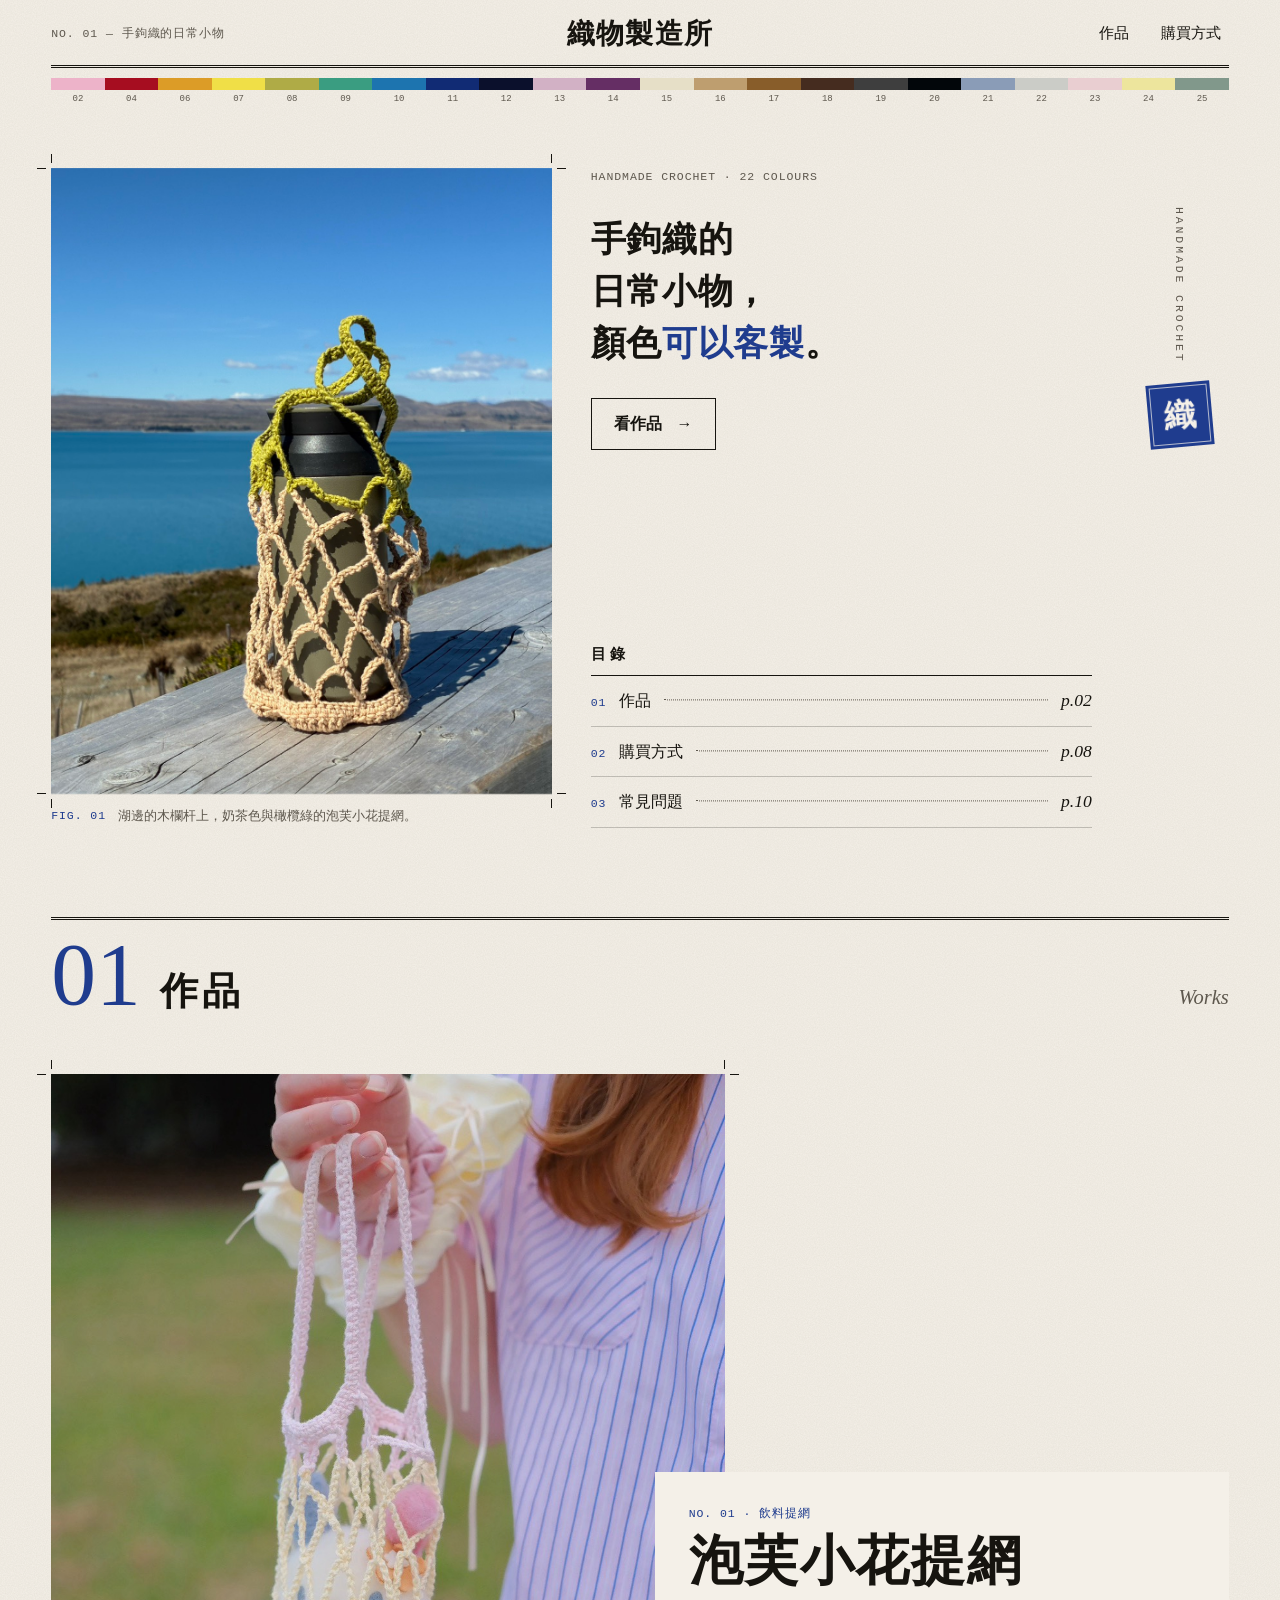
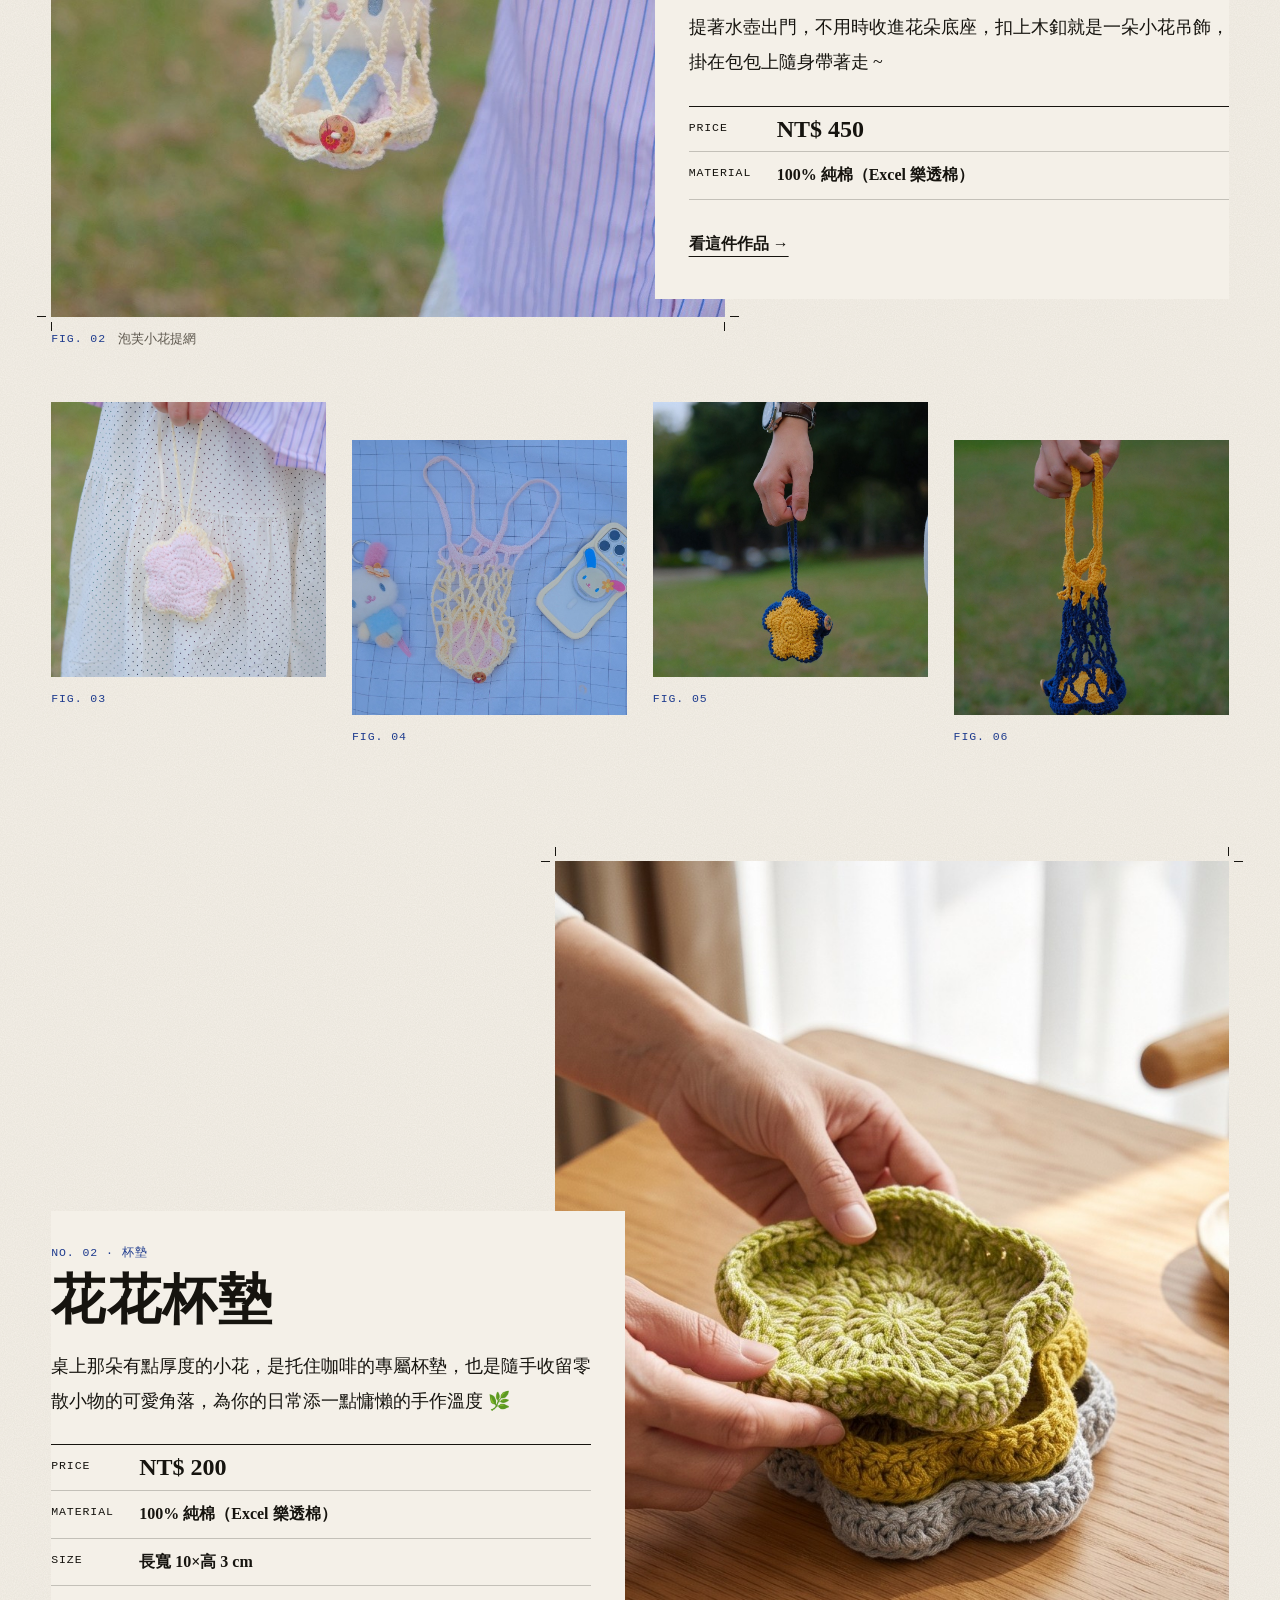
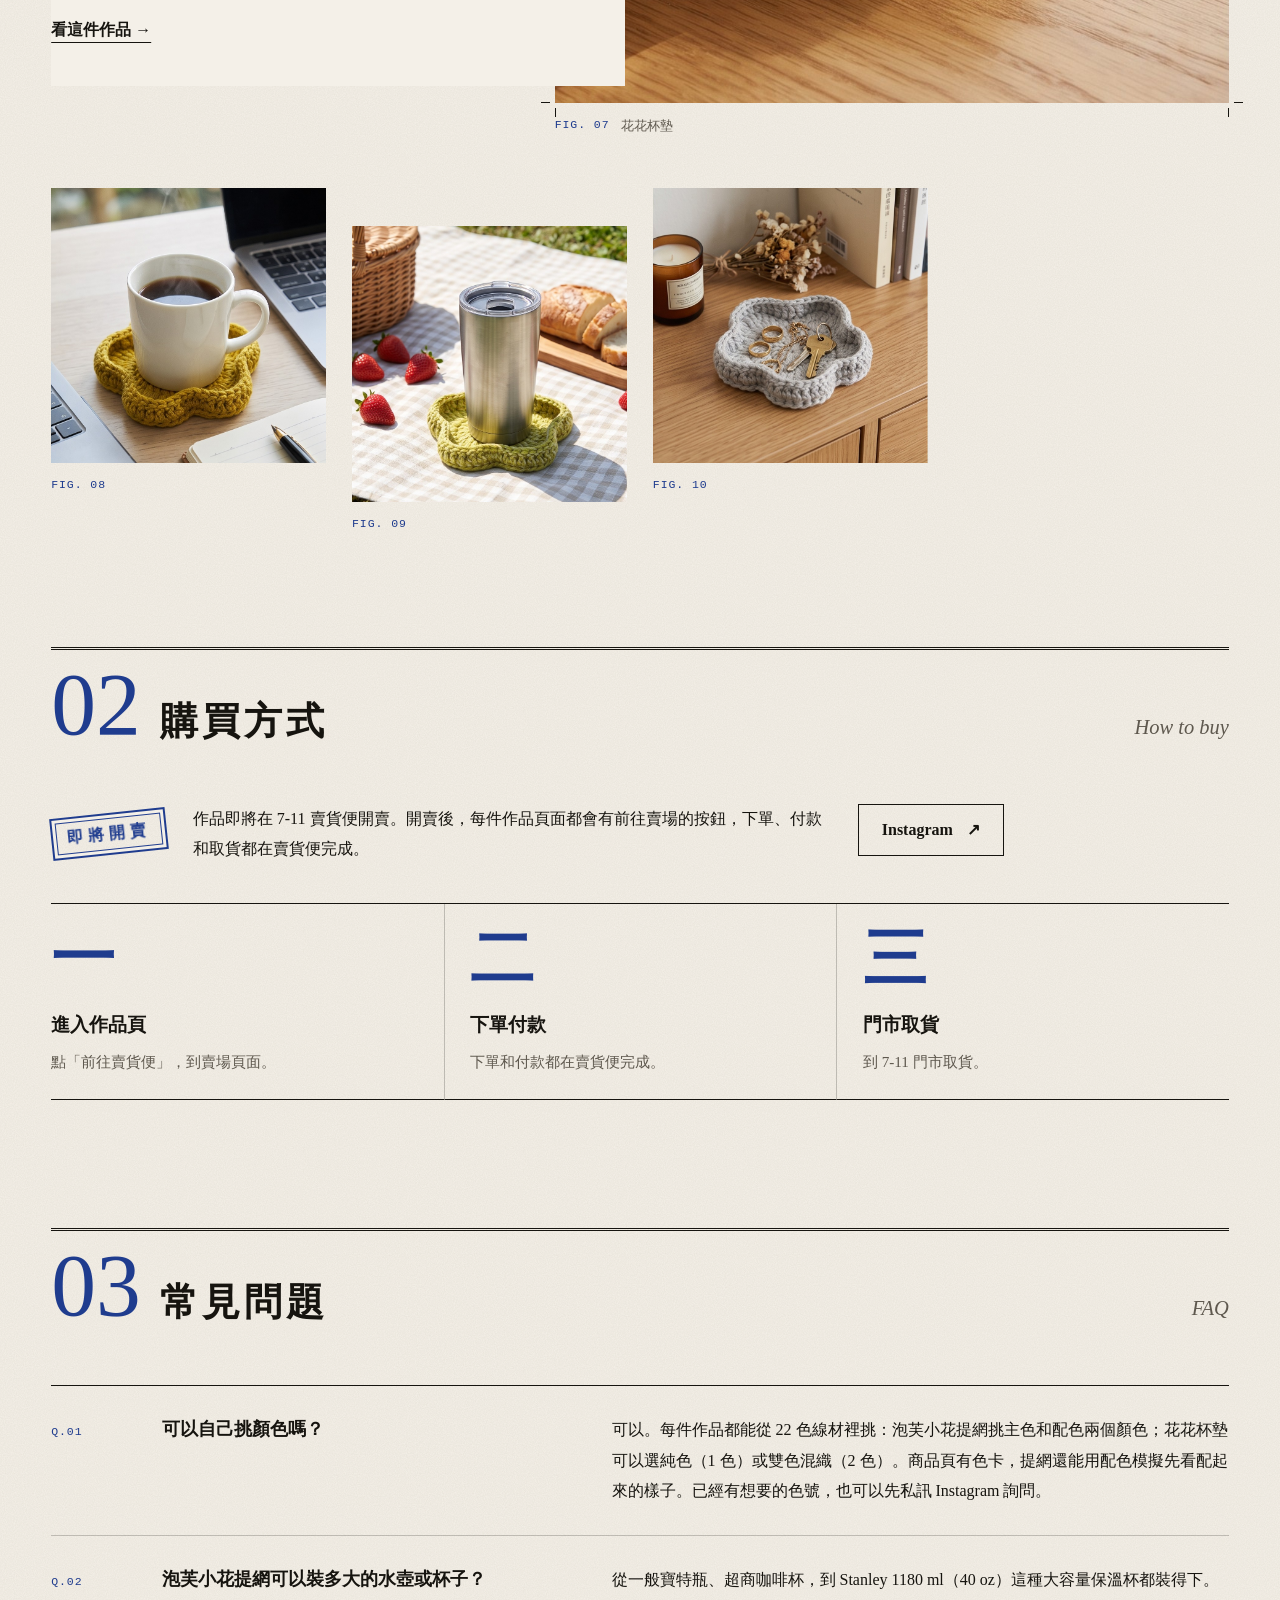
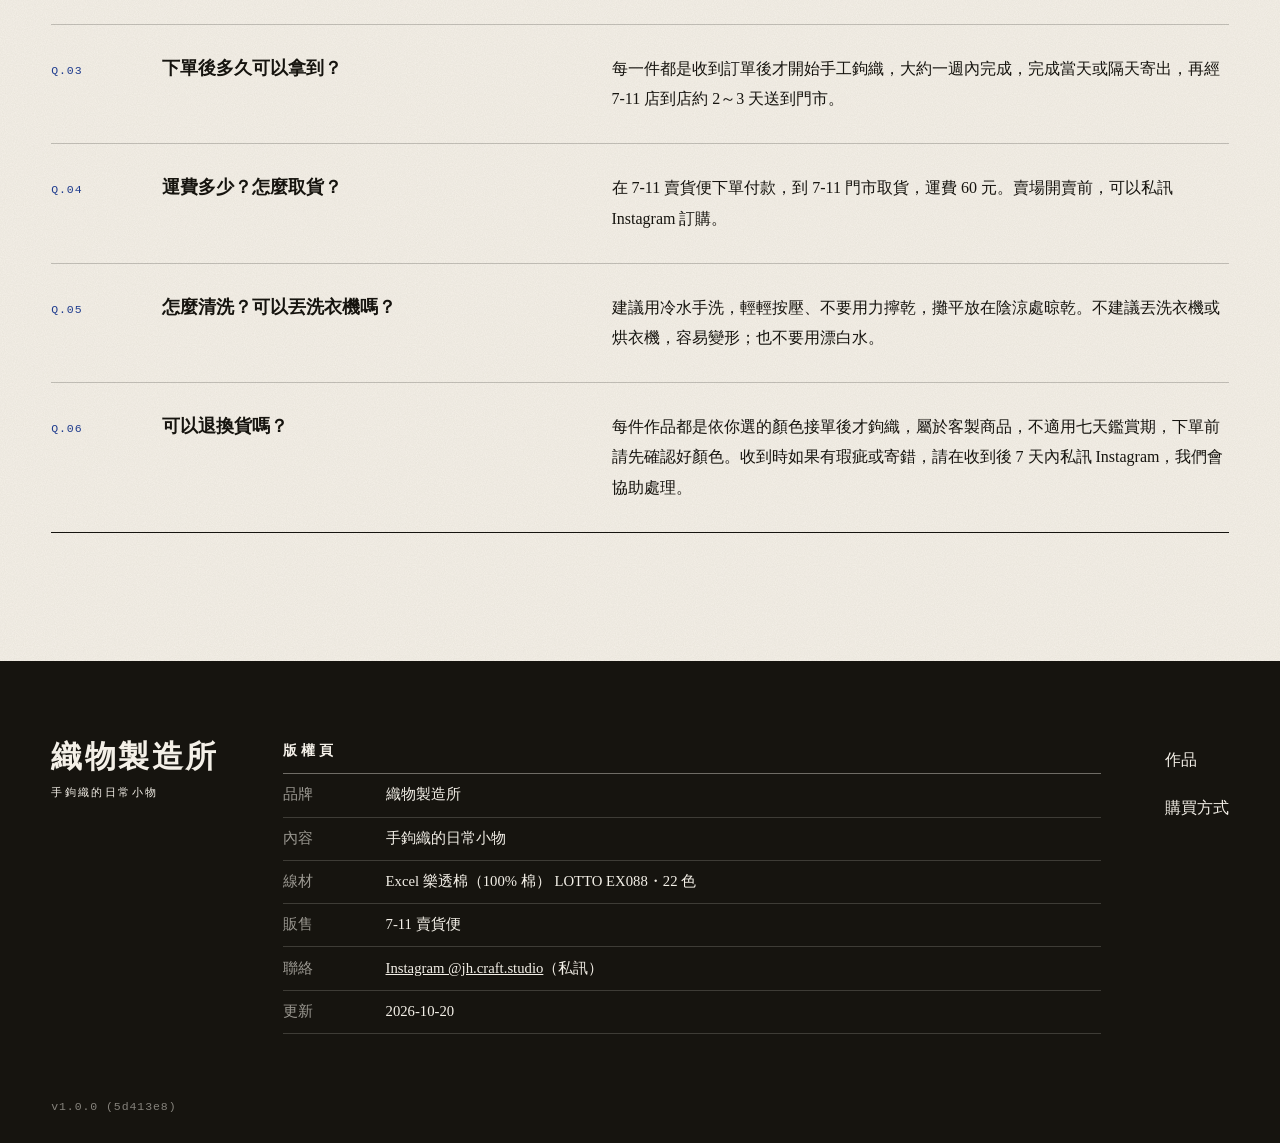
==== commit d2f05aaf: "deploy: static export of 51f2b16" ====
--- a/index.html
+++ b/index.html
@@ -3,22 +3,23 @@
 <head>
     <meta charset="utf-8" />
     <meta name="viewport" content="width=device-width, initial-scale=1.0" />
-    <title>織物製造所｜手鉤織的日常小物</title>
-    <meta name="description" content="織物製造所，手鉤織的日常小物，顏色可以客製。" />
+    <title>織物製造所 JH Craft Studio｜顏色可客製的手作編織小物</title>
+    <meta name="description" content="從裝水壺的泡芙小花提網到點綴桌面的花花杯墊，以純棉織物的溫度，陪你度過每一天。每件都是接單後才手工鉤織，可以從 22 色線材挑選配色；提網裝得下寶特瓶到 1180 ml 保溫杯，還能先在網頁上模擬配色。大約一週完成，寄到 7-11 門市取貨。" />
+    <meta name="author" content="織物製造所" />
     <link rel="canonical" href="https://jhcraftstudio.com/" />
     <meta property="og:site_name" content="織物製造所" />
     <meta property="og:locale" content="zh_TW" />
     <meta property="og:type" content="website" />
-    <meta property="og:title" content="織物製造所｜手鉤織的日常小物" />
-    <meta property="og:description" content="織物製造所，手鉤織的日常小物，顏色可以客製。" />
+    <meta property="og:title" content="織物製造所 JH Craft Studio｜顏色可客製的手作編織小物" />
+    <meta property="og:description" content="從裝水壺的泡芙小花提網到點綴桌面的花花杯墊，以純棉織物的溫度，陪你度過每一天。每件都是接單後才手工鉤織，可以從 22 色線材挑選配色；提網裝得下寶特瓶到 1180 ml 保溫杯，還能先在網頁上模擬配色。大約一週完成，寄到 7-11 門市取貨。" />
     <meta property="og:url" content="https://jhcraftstudio.com/" />
     <meta property="og:image" content="https://jhcraftstudio.com/images/hero/puff-flower-lake.jpg" />
     <meta name="twitter:card" content="summary_large_image" />
-<script type="application/ld+json">{"@context":"https://schema.org","@graph":[{"@type":"Organization","@id":"https://jhcraftstudio.com/#organization","name":"織物製造所","url":"https://jhcraftstudio.com/","logo":"https://jhcraftstudio.com/images/brand-icon.svg","description":"手鉤織的日常小物，顏色可以客製。","sameAs":["https://www.instagram.com/jh.craft.studio/"]},{"@type":"WebSite","@id":"https://jhcraftstudio.com/#website","name":"織物製造所","alternateName":"JH Craft Studio","url":"https://jhcraftstudio.com/","publisher":{"@id":"https://jhcraftstudio.com/#organization"}}]}</script>    <link rel="icon" type="image/svg+xml" href="/images/brand-icon.pgxas0doo6.svg" />
+<script type="application/ld+json">{"@context":"https://schema.org","@graph":[{"@type":["Organization","OnlineStore"],"@id":"https://jhcraftstudio.com/#organization","name":"織物製造所","alternateName":"JH Craft Studio","url":"https://jhcraftstudio.com/","logo":"https://jhcraftstudio.com/images/brand-icon.svg","description":"手鉤織的日常小物，顏色可以客製。","sameAs":["https://www.instagram.com/jh.craft.studio/"],"contactPoint":{"@type":"ContactPoint","contactType":"customer service","url":"https://www.instagram.com/jh.craft.studio/","availableLanguage":"zh-Hant"}},{"@type":"WebSite","@id":"https://jhcraftstudio.com/#website","name":"織物製造所","alternateName":"JH Craft Studio","url":"https://jhcraftstudio.com/","publisher":{"@id":"https://jhcraftstudio.com/#organization"}},{"@type":["WebPage","FAQPage"],"@id":"https://jhcraftstudio.com/#webpage","url":"https://jhcraftstudio.com/","name":"織物製造所","isPartOf":{"@id":"https://jhcraftstudio.com/#website"},"about":{"@id":"https://jhcraftstudio.com/#organization"},"author":{"@id":"https://jhcraftstudio.com/#organization"},"dateModified":"2026-10-20","mainEntity":[{"@type":"Question","name":"可以自己挑顏色嗎？","acceptedAnswer":{"@type":"Answer","text":"可以。每件作品都能從 22 色線材裡挑：泡芙小花提網挑主色和配色兩個顏色；花花杯墊可以選純色（1 色）或雙色混織（2 色）。商品頁有色卡，提網還能用配色模擬先看配起來的樣子。已經有想要的色號，也可以先私訊 Instagram 詢問。"}},{"@type":"Question","name":"泡芙小花提網可以裝多大的水壺或杯子？","acceptedAnswer":{"@type":"Answer","text":"從一般寶特瓶、超商咖啡杯，到 Stanley 1180 ml（40 oz）這種大容量保溫杯都裝得下。"}},{"@type":"Question","name":"下單後多久可以拿到？","acceptedAnswer":{"@type":"Answer","text":"每一件都是收到訂單後才開始手工鉤織，大約一週內完成，完成當天或隔天寄出，再經 7-11 店到店約 2～3 天送到門市。"}},{"@type":"Question","name":"運費多少？怎麼取貨？","acceptedAnswer":{"@type":"Answer","text":"在 7-11 賣貨便下單付款，到 7-11 門市取貨，運費 60 元。賣場開賣前，可以私訊 Instagram 訂購。"}},{"@type":"Question","name":"怎麼清洗？可以丟洗衣機嗎？","acceptedAnswer":{"@type":"Answer","text":"建議用冷水手洗，輕輕按壓、不要用力擰乾，攤平放在陰涼處晾乾。不建議丟洗衣機或烘衣機，容易變形；也不要用漂白水。"}},{"@type":"Question","name":"可以退換貨嗎？","acceptedAnswer":{"@type":"Answer","text":"每件作品都是依你選的顏色接單後才鉤織，屬於客製商品，不適用七天鑑賞期，下單前請先確認好顏色。收到時如果有瑕疵或寄錯，請在收到後 7 天內私訊 Instagram，我們會協助處理。"}}]}]}</script>    <link rel="icon" type="image/svg+xml" href="/images/brand-icon.pgxas0doo6.svg" />
     <link rel="preconnect" href="https://fonts.googleapis.com" />
     <link rel="preconnect" href="https://fonts.gstatic.com" crossorigin />
     <link href="https://fonts.googleapis.com/css2?family=Noto+Serif+TC:wght@400;600;900&family=Instrument+Serif:ital@0;1&family=IBM+Plex+Mono:wght@400;500&display=swap" rel="stylesheet" />
-    <link rel="stylesheet" href="/css/site.mgunjwkmh7.css" />
+    <link rel="stylesheet" href="/css/site.coa2tyrrkc.css" />
     <link rel="stylesheet" href="/JenJenKnits.jk05unggzj.styles.css" />
 </head>
 <body class="is-home">
@@ -79,6 +80,7 @@
             <ol>
                 <li><a href="#works"><span class="mono toc-no">01</span><span class="toc-title">作品</span><span class="toc-dots"></span><span class="toc-page">p.02</span></a></li>
                 <li><a href="#buy"><span class="mono toc-no">02</span><span class="toc-title">購買方式</span><span class="toc-dots"></span><span class="toc-page">p.08</span></a></li>
+                    <li><a href="#faq"><span class="mono toc-no">03</span><span class="toc-title">常見問題</span><span class="toc-dots"></span><span class="toc-page">p.10</span></a></li>
             </ol>
         </nav>
     </div>
@@ -101,7 +103,7 @@
             <article class="spread" aria-labelledby="work-puff-flower-net">
                 <figure class="spread-main">
                     <a class="frame" tabindex="-1" aria-hidden="true" href="/products/puff-flower-net">
-                        <img src="/products/puff-flower-net/cover.jpg" alt="" loading="eager"
+                        <img src="/products/puff-flower-net/cover.jpg" alt="泡芙小花提網" loading="eager"
                              style="view-transition-name: product-puff-flower-net" />
                     </a>
                     <figcaption><span class="mono fig">Fig. 02</span>泡芙小花提網</figcaption>
@@ -113,7 +115,7 @@
                         <p class="dek">提著水壺出門，不用時收進花朵底座，扣上木釦就是一朵小花吊飾，掛在包包上隨身帶著走 ~</p>
                         <dl class="spec">
                                 <div><dt class="mono">Price</dt><dd class="price">NT$ 450</dd></div>
-                                <div><dt class="mono">Material</dt><dd>棉線</dd></div>
+                                <div><dt class="mono">Material</dt><dd>100% 純棉（Excel 樂透棉）</dd></div>
                         </dl>
                     <a class="more" href="/products/puff-flower-net">看這件作品 →</a>
                 </div>
@@ -140,7 +142,7 @@
             <article class="spread spread--rev" aria-labelledby="work-floral-coaster">
                 <figure class="spread-main">
                     <a class="frame" tabindex="-1" aria-hidden="true" href="/products/floral-coaster">
-                        <img src="/products/floral-coaster/cover.jpg" alt="" loading="lazy"
+                        <img src="/products/floral-coaster/cover.jpg" alt="花花杯墊" loading="lazy"
                              style="view-transition-name: product-floral-coaster" />
                     </a>
                     <figcaption><span class="mono fig">Fig. 07</span>花花杯墊</figcaption>
@@ -152,7 +154,7 @@
                         <p class="dek">桌上那朵有點厚度的小花，是托住咖啡的專屬杯墊，也是隨手收留零散小物的可愛角落，為你的日常添一點慵懶的手作溫度 &#x1F33F;</p>
                         <dl class="spec">
                                 <div><dt class="mono">Price</dt><dd class="price">NT$ 200</dd></div>
-                                <div><dt class="mono">Material</dt><dd>棉線</dd></div>
+                                <div><dt class="mono">Material</dt><dd>100% 純棉（Excel 樂透棉）</dd></div>
                                 <div><dt class="mono">Size</dt><dd>長寬 10×高 3 cm</dd></div>
                         </dl>
                     <a class="more" href="/products/floral-coaster">看這件作品 →</a>
@@ -195,6 +197,47 @@
         <li><b>三</b><h3>門市取貨</h3><p>到 7-11 門市取貨。</p></li>
     </ol>
 </section>
+
+    <section class="wrap chapter" id="faq" aria-labelledby="faq-title">
+        <div class="sec-head">
+            <span class="sec-no">03</span>
+            <h2 id="faq-title">常見問題</h2>
+            <span class="sec-en">FAQ</span>
+        </div>
+
+        <ol class="faq">
+                <li>
+                    <span class="mono faq-no">Q.01</span>
+                    <h3>可以自己挑顏色嗎？</h3>
+                    <p>可以。每件作品都能從 22 色線材裡挑：泡芙小花提網挑主色和配色兩個顏色；花花杯墊可以選純色（1 色）或雙色混織（2 色）。商品頁有色卡，提網還能用配色模擬先看配起來的樣子。已經有想要的色號，也可以先私訊 Instagram 詢問。</p>
+                </li>
+                <li>
+                    <span class="mono faq-no">Q.02</span>
+                    <h3>泡芙小花提網可以裝多大的水壺或杯子？</h3>
+                    <p>從一般寶特瓶、超商咖啡杯，到 Stanley 1180 ml（40 oz）這種大容量保溫杯都裝得下。</p>
+                </li>
+                <li>
+                    <span class="mono faq-no">Q.03</span>
+                    <h3>下單後多久可以拿到？</h3>
+                    <p>每一件都是收到訂單後才開始手工鉤織，大約一週內完成，完成當天或隔天寄出，再經 7-11 店到店約 2～3 天送到門市。</p>
+                </li>
+                <li>
+                    <span class="mono faq-no">Q.04</span>
+                    <h3>運費多少？怎麼取貨？</h3>
+                    <p>在 7-11 賣貨便下單付款，到 7-11 門市取貨，運費 60 元。賣場開賣前，可以私訊 Instagram 訂購。</p>
+                </li>
+                <li>
+                    <span class="mono faq-no">Q.05</span>
+                    <h3>怎麼清洗？可以丟洗衣機嗎？</h3>
+                    <p>建議用冷水手洗，輕輕按壓、不要用力擰乾，攤平放在陰涼處晾乾。不建議丟洗衣機或烘衣機，容易變形；也不要用漂白水。</p>
+                </li>
+                <li>
+                    <span class="mono faq-no">Q.06</span>
+                    <h3>可以退換貨嗎？</h3>
+                    <p>每件作品都是依你選的顏色接單後才鉤織，屬於客製商品，不適用七天鑑賞期，下單前請先確認好顏色。收到時如果有瑕疵或寄錯，請在收到後 7 天內私訊 Instagram，我們會協助處理。</p>
+                </li>
+        </ol>
+    </section>
 
     </main>
 
@@ -207,8 +250,10 @@
                     <dl b-9eztl2mxxs>
                         <div b-9eztl2mxxs><dt b-9eztl2mxxs>品牌</dt><dd b-9eztl2mxxs>織物製造所</dd></div>
                         <div b-9eztl2mxxs><dt b-9eztl2mxxs>內容</dt><dd b-9eztl2mxxs>手鉤織的日常小物</dd></div>
-                        <div b-9eztl2mxxs><dt b-9eztl2mxxs>線材色卡</dt><dd b-9eztl2mxxs>Excel LOTTO EX088・22 色</dd></div>
+                        <div b-9eztl2mxxs><dt b-9eztl2mxxs>線材</dt><dd b-9eztl2mxxs><span b-9eztl2mxxs class="keep">Excel 樂透棉（100% 棉）</span> <span b-9eztl2mxxs class="keep">LOTTO EX088・22 色</span></dd></div>
                         <div b-9eztl2mxxs><dt b-9eztl2mxxs>販售</dt><dd b-9eztl2mxxs>7-11 賣貨便</dd></div>
+                            <div b-9eztl2mxxs><dt b-9eztl2mxxs>聯絡</dt><dd b-9eztl2mxxs><a b-9eztl2mxxs href="https://www.instagram.com/jh.craft.studio/" target="_blank" rel="noopener noreferrer">Instagram @jh.craft.studio</a>（私訊）</dd></div>
+                            <div b-9eztl2mxxs><dt b-9eztl2mxxs>更新</dt><dd b-9eztl2mxxs><time b-9eztl2mxxs datetime="2026-10-20">2026-10-20</time></dd></div>
                     </dl>
                 </div>
                 <nav b-9eztl2mxxs class="colophon-nav" aria-label="頁尾選單">
@@ -216,7 +261,7 @@
                     <a href="/#buy">購買方式</a>
                 </nav>
             </div>
-            <p b-9eztl2mxxs class="mono version">v1.0.0 (4899a00)</p>
+            <p b-9eztl2mxxs class="mono version">v1.0.0 (5d413e8)</p>
         </div>
     </footer>
 
--- a/css/site.coa2tyrrkc.css
+++ b/css/site.coa2tyrrkc.css
@@ -0,0 +1,1827 @@
+/*
+  織物製造所 · 編織誌
+  網站像一本印刷的鉤織書：米色紙張、墨色字、藏青單色點綴；照片加裁切線與圖號。
+  藏青只用在編號、圖號與「目前狀態」，其餘保持黑白，讓照片和線的顏色說話。
+*/
+
+:root {
+  --paper: #f4f0e8;
+  --card: #fbf9f4;
+  --ink: #16140f;
+  --muted: #5e584e;
+  --hair: rgba(22, 20, 15, 0.22);
+  --blue: #1f3c8e;
+
+  --font-serif: "Noto Serif TC", "Songti TC", "PMingLiU", serif;
+  --font-latin: "Instrument Serif", "Noto Serif TC", serif;
+  --font-mono: "IBM Plex Mono", ui-monospace, monospace;
+
+  --wrap: 77.5rem;
+  --gutter: clamp(1rem, 4vw, 3.5rem);
+}
+
+*,
+*::before,
+*::after {
+  box-sizing: border-box;
+}
+
+html {
+  -webkit-text-size-adjust: 100%;
+  background: var(--paper);
+}
+
+/* 紙張顆粒只在底色上；不疊在照片上，照片顏色才準 */
+body {
+  margin: 0;
+  background-color: var(--paper);
+  background-image: url("data:image/svg+xml,%3Csvg xmlns='http://www.w3.org/2000/svg' width='220' height='220'%3E%3Cfilter id='n'%3E%3CfeTurbulence type='fractalNoise' baseFrequency='.9' numOctaves='3' stitchTiles='stitch'/%3E%3CfeColorMatrix values='0 0 0 0 .45 0 0 0 0 .40 0 0 0 0 .32 0 0 0 .18 0'/%3E%3C/filter%3E%3Crect width='100%25' height='100%25' filter='url(%23n)'/%3E%3C/svg%3E");
+  color: var(--ink);
+  font-family: var(--font-serif);
+  font-size: 1rem;
+  line-height: 1.9;
+  overflow-x: hidden;
+}
+
+img {
+  display: block;
+  max-width: 100%;
+  height: auto;
+}
+
+a {
+  color: inherit;
+}
+
+button {
+  font: inherit;
+  color: inherit;
+}
+
+h1,
+h2,
+h3,
+p,
+figure,
+dl,
+dd,
+ol,
+ul {
+  margin: 0;
+}
+
+:focus-visible {
+  outline: 2px solid var(--blue);
+  outline-offset: 3px;
+}
+
+.wrap {
+  width: min(var(--wrap), 100% - 2 * var(--gutter));
+  margin-inline: auto;
+}
+
+.mono {
+  font-family: var(--font-mono);
+  font-size: 0.72rem;
+  letter-spacing: 0.08em;
+  line-height: 1.5;
+  text-transform: uppercase;
+}
+
+.visually-hidden {
+  position: absolute;
+  width: 1px;
+  height: 1px;
+  overflow: hidden;
+  clip-path: inset(50%);
+  white-space: nowrap;
+}
+
+/* 換頁轉場：作品卡片的照片會平滑放大成商品頁大圖；不支援的瀏覽器就是一般換頁 */
+@media (prefers-reduced-motion: no-preference) {
+  @view-transition {
+    navigation: auto;
+  }
+}
+
+::view-transition-group(*) {
+  animation-duration: 380ms;
+  animation-timing-function: cubic-bezier(0.2, 0.8, 0.2, 1);
+}
+
+.skip-link {
+  position: absolute;
+  top: 0.5rem;
+  left: -100vw;
+  z-index: 100;
+  padding: 0.5rem 1rem;
+  background: var(--ink);
+  color: var(--paper);
+}
+
+.skip-link:focus {
+  left: 0.5rem;
+}
+
+/* ---------- 刊頭 ---------- */
+
+.masthead {
+  /* 換頁時刊頭保持不動，只有內容轉場 */
+  view-transition-name: site-header;
+}
+
+.masthead-top {
+  display: grid;
+  grid-template-columns: 1fr auto;
+  align-items: center;
+  gap: 1rem;
+  padding-block: 0.6rem 0.4rem;
+  border-bottom: 3px double var(--ink);
+}
+
+.masthead-issue {
+  display: none;
+  color: var(--muted);
+}
+
+.masthead-logo {
+  display: inline-block;
+  padding-block: 0.65rem;
+  font-family: var(--font-serif);
+  font-size: clamp(1.25rem, 2.4vw, 1.75rem);
+  font-weight: 900;
+  letter-spacing: 0.04em;
+  line-height: 1;
+  text-decoration: none;
+  white-space: nowrap;
+}
+
+.masthead-nav {
+  display: flex;
+  gap: 0.25rem;
+}
+
+.masthead-nav a {
+  position: relative;
+  display: inline-flex;
+  align-items: center;
+  min-height: 44px;
+  padding-inline: 0.5rem;
+  font-size: 0.92rem;
+  text-decoration: none;
+}
+
+.masthead-nav a::after {
+  content: "";
+  position: absolute;
+  right: 0.5rem;
+  bottom: 0.6rem;
+  left: 0.5rem;
+  height: 1px;
+  background: currentColor;
+  transform: scaleX(0);
+  transform-origin: left;
+  transition: transform 300ms ease;
+}
+
+.masthead-nav a:hover::after,
+.masthead-nav a[aria-current="page"]::after {
+  transform: scaleX(1);
+}
+
+/* 印刷色條：22 色線材，一排固定 22 格，跟著寬度縮放 */
+.colorbar {
+  display: grid;
+  grid-template-columns: repeat(22, minmax(0, 1fr));
+  margin: 10px 0 0;
+  padding: 0;
+  list-style: none;
+}
+
+.colorbar li {
+  color: var(--muted);
+  font-family: var(--font-mono);
+  font-size: 7px;
+  line-height: 1;
+  text-align: center;
+}
+
+.colorbar li::before {
+  content: "";
+  display: block;
+  height: 12px;
+  margin-bottom: 5px;
+  background: var(--c);
+}
+
+/* 色條像油墨一格格印上去：只在首頁播放；作品頁、商品頁每次換頁都重播會像在等開場，也會讓刊頭閃一下 */
+@media (prefers-reduced-motion: no-preference) {
+  .is-home .colorbar li::before {
+    transform-origin: left;
+    animation: ink-in 400ms cubic-bezier(0.16, 1, 0.3, 1) both;
+    animation-delay: calc(var(--i) * 15ms + 100ms);
+  }
+}
+
+@keyframes ink-in {
+  from {
+    transform: scaleX(0);
+  }
+}
+
+@media (min-width: 52rem) {
+  .masthead-top {
+    grid-template-columns: 1fr auto 1fr;
+  }
+
+  .masthead-issue {
+    display: block;
+  }
+
+  .masthead-nav {
+    justify-self: end;
+    gap: 1rem;
+  }
+
+  .colorbar li {
+    font-size: 9px;
+  }
+}
+
+/* ---------- 印刷語彙：裁切線、圖號、章節 ---------- */
+
+/* 照片四角的裁切線 */
+.frame {
+  position: relative;
+  display: block;
+}
+
+.frame::before {
+  content: "";
+  position: absolute;
+  inset: -14px;
+  z-index: 1;
+  pointer-events: none;
+  background:
+    linear-gradient(var(--ink) 0 0) 0 14px / 9px 1px,
+    linear-gradient(var(--ink) 0 0) 14px 0 / 1px 9px,
+    linear-gradient(var(--ink) 0 0) 100% 14px / 9px 1px,
+    linear-gradient(var(--ink) 0 0) calc(100% - 14px) 0 / 1px 9px,
+    linear-gradient(var(--ink) 0 0) 0 calc(100% - 14px) / 9px 1px,
+    linear-gradient(var(--ink) 0 0) 14px 100% / 1px 9px,
+    linear-gradient(var(--ink) 0 0) 100% calc(100% - 14px) / 9px 1px,
+    linear-gradient(var(--ink) 0 0) calc(100% - 14px) 100% / 1px 9px;
+  background-repeat: no-repeat;
+}
+
+figcaption {
+  display: flex;
+  gap: 0.9em;
+  margin-top: 0.7rem;
+  color: var(--muted);
+  font-size: 0.82rem;
+  line-height: 1.7;
+}
+
+.fig {
+  flex: none;
+  padding-top: 0.15em;
+  color: var(--blue);
+}
+
+.sec-head {
+  display: flex;
+  align-items: baseline;
+  gap: 1.2rem;
+  margin-bottom: clamp(2rem, 4.5vw, 4rem);
+  padding-top: 1.1rem;
+  border-top: 3px double var(--ink);
+}
+
+.sec-no {
+  color: var(--blue);
+  font-family: var(--font-latin);
+  font-size: clamp(3.4rem, 7vw, 6.2rem);
+  line-height: 0.8;
+}
+
+.sec-head h1,
+.sec-head h2 {
+  font-size: clamp(1.7rem, 3vw, 2.6rem);
+  font-weight: 900;
+  letter-spacing: 0.1em;
+  line-height: 1.3;
+}
+
+.sec-en {
+  margin-left: auto;
+  color: var(--muted);
+  font-family: var(--font-latin);
+  font-size: clamp(1.1rem, 1.6vw, 1.5rem);
+  font-style: italic;
+}
+
+.chapter {
+  margin-bottom: clamp(4.5rem, 10vw, 8.75rem);
+}
+
+/* ---------- 按鈕與連結 ---------- */
+
+.cta {
+  display: inline-flex;
+  align-items: center;
+  align-self: flex-start;
+  gap: 0.9rem;
+  min-height: 48px;
+  padding: 0.6rem 1.4rem;
+  border: 1px solid var(--ink);
+  font-weight: 600;
+  text-decoration: none;
+  transition: background 250ms, color 250ms;
+}
+
+.cta:hover {
+  background: var(--ink);
+  color: var(--paper);
+}
+
+.cta span {
+  transition: transform 250ms;
+}
+
+.cta:hover span {
+  transform: translateX(5px);
+}
+
+.more {
+  display: inline-flex;
+  align-items: center;
+  min-height: 44px;
+  font-weight: 600;
+  text-decoration: underline;
+  text-decoration-thickness: 1px;
+  text-underline-offset: 0.45em;
+}
+
+.more:hover {
+  color: var(--blue);
+}
+
+/* 購買按鈕：可點的是實心墨色；還不能買的是斜線底的「即將開賣」 */
+.btn,
+.pending {
+  display: flex;
+  align-items: center;
+  justify-content: center;
+  min-height: 56px;
+  padding: 0.8rem 1.4rem;
+  border: 1px solid var(--ink);
+  font-weight: 900;
+  letter-spacing: 0.3em;
+  text-align: center;
+  text-decoration: none;
+  text-indent: 0.3em;
+}
+
+.btn {
+  background: var(--ink);
+  color: var(--paper);
+  transition: background 200ms;
+}
+
+.btn:hover {
+  background: var(--blue);
+  border-color: var(--blue);
+}
+
+.btn-quiet {
+  background: transparent;
+  color: var(--ink);
+  font-weight: 600;
+  letter-spacing: 0.1em;
+  text-indent: 0.1em;
+}
+
+.btn-quiet:hover {
+  background: var(--ink);
+  border-color: var(--ink);
+  color: var(--paper);
+}
+
+.pending {
+  background: repeating-linear-gradient(-45deg, transparent 0 7px, rgba(22, 20, 15, 0.07) 7px 8px);
+}
+
+.hint {
+  margin-top: 0.6rem;
+  color: var(--muted);
+  font-size: 0.85rem;
+}
+
+.stamp {
+  display: inline-block;
+  padding: 0.25rem 0.9rem;
+  border: 2px solid var(--blue);
+  box-shadow: inset 0 0 0 3px var(--paper), inset 0 0 0 4px var(--blue);
+  color: var(--blue);
+  font-weight: 900;
+  letter-spacing: 0.3em;
+  transform: rotate(-6deg);
+}
+
+/* 規格表：有值的欄位才會出現 */
+.spec {
+  margin-block: 1.6rem 1.4rem;
+  border-top: 1px solid var(--ink);
+}
+
+.spec div {
+  display: grid;
+  grid-template-columns: 5.5em 1fr;
+  padding-block: 0.5rem;
+  border-bottom: 1px solid var(--hair);
+}
+
+.spec dt {
+  padding-top: 0.35em;
+}
+
+.spec dd {
+  font-weight: 600;
+}
+
+.price {
+  font-family: var(--font-latin);
+  font-size: 1.5rem;
+  font-weight: 400;
+  line-height: 1.2;
+}
+
+.dek {
+  font-size: 1.12rem;
+  line-height: 1.95;
+}
+
+.empty {
+  color: var(--muted);
+}
+
+/* ---------- 首頁：第一屏 ---------- */
+
+/* 手機：照片與直排標題並排，簡介接在下面 */
+.hero {
+  display: grid;
+  grid-template-columns: minmax(0, 1fr) auto;
+  gap: 2.4rem 1.1rem;
+  padding-block: clamp(2.25rem, 5vw, 4.5rem) clamp(3.5rem, 7vw, 6.5rem);
+}
+
+.hero-fig {
+  grid-column: 1;
+  grid-row: 1;
+}
+
+.hero-fig img {
+  width: 100%;
+  aspect-ratio: 3 / 4;
+  object-fit: cover;
+  object-position: 50% 88%;
+}
+
+.hero-title {
+  display: flex;
+  flex-direction: column;
+  align-items: center;
+  gap: 0.8rem;
+  grid-column: 2;
+  grid-row: 1;
+}
+
+.vtitle {
+  font-size: clamp(2.9rem, 12vw, 3.8rem);
+  font-weight: 900;
+  letter-spacing: 0.04em;
+  line-height: 1;
+  writing-mode: vertical-rl;
+}
+
+.vtitle span {
+  display: inline-block;
+}
+
+/*
+  首頁開場和色條同一個概念：油墨印上去。直排標題每個字由上往下印出，最後蓋上印章，整段約 1 秒。
+  印章的回彈是刻意的：蓋章那一下的手感。
+*/
+@media (prefers-reduced-motion: no-preference) {
+  .vtitle span {
+    animation: print-down 360ms cubic-bezier(0.16, 1, 0.3, 1) both;
+    animation-delay: calc(var(--i) * 70ms + 120ms);
+  }
+
+  .seal {
+    animation: stamp 350ms cubic-bezier(0.3, 1.6, 0.5, 1) both 600ms;
+  }
+}
+
+@keyframes print-down {
+  from {
+    clip-path: inset(0 0 100% 0);
+  }
+
+  to {
+    clip-path: inset(0 0 -10% 0);
+  }
+}
+
+@keyframes stamp {
+  from {
+    opacity: 0;
+    transform: rotate(-5deg) scale(1.6);
+  }
+}
+
+.vsub {
+  display: none;
+  color: var(--muted);
+  writing-mode: vertical-rl;
+}
+
+.seal {
+  display: grid;
+  place-items: center;
+  width: 48px;
+  height: 48px;
+  background: var(--blue);
+  box-shadow: inset 0 0 0 3px var(--blue), inset 0 0 0 4px rgba(244, 240, 232, 0.7);
+  color: var(--paper);
+  font-family: var(--font-serif);
+  font-size: 1.5rem;
+  font-weight: 900;
+  line-height: 1;
+  transform: rotate(-5deg);
+}
+
+.hero-copy {
+  display: flex;
+  flex-direction: column;
+  gap: 1.8rem;
+  grid-column: 1 / -1;
+}
+
+.hero-copy > .mono {
+  color: var(--muted);
+}
+
+.lead {
+  font-size: clamp(1.6rem, 2.7vw, 2.5rem);
+  font-weight: 600;
+  letter-spacing: 0.02em;
+  line-height: 1.5;
+}
+
+.lead em {
+  color: var(--blue);
+  font-style: normal;
+}
+
+.lead br {
+  display: none;
+}
+
+.toc h2 {
+  padding-bottom: 0.4rem;
+  border-bottom: 1px solid var(--ink);
+  font-size: 0.95rem;
+  font-weight: 900;
+  letter-spacing: 0.3em;
+}
+
+.toc ol {
+  padding: 0;
+  list-style: none;
+}
+
+.toc a {
+  display: flex;
+  align-items: baseline;
+  gap: 0.8rem;
+  min-height: 44px;
+  padding-block: 0.5rem;
+  border-bottom: 1px solid var(--hair);
+  text-decoration: none;
+}
+
+.toc a:hover .toc-title {
+  color: var(--blue);
+}
+
+.toc-no {
+  color: var(--blue);
+}
+
+.toc-dots {
+  flex: 1;
+  border-bottom: 1px dotted var(--muted);
+  transform: translateY(-0.35em);
+}
+
+.toc-page {
+  font-family: var(--font-latin);
+  font-size: 1.1rem;
+  font-style: italic;
+}
+
+@media (min-width: 52rem) {
+  .hero {
+    grid-template-columns: minmax(0, 5fr) minmax(0, 5fr) auto;
+    column-gap: clamp(1.25rem, 3vw, 3.25rem);
+  }
+
+  .hero-fig img {
+    aspect-ratio: 4 / 5;
+    object-position: 50% 80%;
+  }
+
+  .hero-copy {
+    grid-column: 2;
+    grid-row: 1;
+  }
+
+  .toc {
+    margin-top: auto;
+  }
+
+  .hero-title {
+    grid-column: 3;
+    gap: 1.2rem;
+  }
+
+  .vtitle {
+    font-size: clamp(3.6rem, 7.7vw, 7.7rem);
+  }
+
+  .vsub {
+    display: block;
+    letter-spacing: 0.25em;
+  }
+
+  .seal {
+    width: 64px;
+    height: 64px;
+    font-size: 2rem;
+  }
+
+  .lead br {
+    display: inline;
+  }
+}
+
+/* ---------- 首頁：作品跨頁 ---------- */
+
+/* 手機：照片在上，文字框往上疊一點，小圖兩欄 */
+.spread {
+  display: grid;
+  grid-template-columns: minmax(0, 1fr);
+  margin-bottom: clamp(4rem, 9vw, 8.5rem);
+}
+
+/* 滑過照片不放大：那是裝飾性的制式效果，可點的提示交給標題連結 */
+.spread-main img {
+  width: 100%;
+  aspect-ratio: 4 / 5;
+  object-fit: cover;
+}
+
+.spread-main figcaption {
+  display: none;
+}
+
+.spread-text {
+  position: relative;
+  z-index: 2;
+  margin: -3rem 0 0 1.2rem;
+  padding: 1.4rem 0 0 1.2rem;
+  background: var(--paper);
+}
+
+.spread--rev .spread-text {
+  margin: -3rem 1.2rem 0 0;
+  padding: 1.4rem 1.2rem 0 0;
+}
+
+.spread-text > .mono {
+  color: var(--blue);
+}
+
+.spread h3 {
+  margin-block: 0.5rem 1.1rem;
+  font-size: clamp(2.1rem, 4.2vw, 3.6rem);
+  font-weight: 900;
+  letter-spacing: 0.03em;
+  line-height: 1.15;
+}
+
+.spread h3 a {
+  text-decoration: none;
+}
+
+.spread h3 a:hover {
+  color: var(--blue);
+}
+
+.strip {
+  display: grid;
+  grid-template-columns: repeat(2, minmax(0, 1fr));
+  gap: 0.9rem;
+  margin-top: clamp(1.75rem, 4vw, 3.5rem);
+}
+
+.strip figure {
+  overflow: hidden;
+}
+
+.strip img {
+  width: 100%;
+  aspect-ratio: 1;
+  object-fit: cover;
+}
+
+.strip figcaption {
+  font-size: 0.75rem;
+}
+
+@media (min-width: 52rem) {
+  .spread {
+    grid-template-columns: repeat(12, minmax(0, 1fr));
+    column-gap: clamp(1rem, 2.4vw, 2.25rem);
+  }
+
+  .spread-main {
+    grid-column: 1 / 8;
+    grid-row: 1;
+  }
+
+  .spread-main figcaption {
+    display: flex;
+  }
+
+  /* 文字框疊在照片右下角，像雜誌跨頁 */
+  .spread-text {
+    grid-column: 7 / 13;
+    grid-row: 1;
+    align-self: end;
+    margin: 0 0 3.2rem;
+    padding: clamp(1.25rem, 2.6vw, 2.5rem) 0 clamp(1.25rem, 2.6vw, 2.5rem) clamp(1.25rem, 2.6vw, 2.5rem);
+  }
+
+  .spread--rev .spread-main {
+    grid-column: 6 / 13;
+  }
+
+  .spread--rev .spread-text {
+    grid-column: 1 / 7;
+    margin: 0 0 3.2rem;
+    padding: clamp(1.25rem, 2.6vw, 2.5rem) clamp(1.25rem, 2.6vw, 2.5rem) clamp(1.25rem, 2.6vw, 2.5rem) 0;
+  }
+
+  .strip {
+    grid-column: 1 / -1;
+    grid-template-columns: repeat(4, minmax(0, 1fr));
+    gap: clamp(0.6rem, 2vw, 1.75rem);
+  }
+
+  .strip figure:nth-child(even) {
+    margin-top: clamp(1rem, 3vw, 3rem);
+  }
+}
+
+/* ---------- 首頁：購買方式 ---------- */
+
+.buy-intro {
+  display: flex;
+  flex-wrap: wrap;
+  align-items: center;
+  gap: 1.2rem 1.6rem;
+  margin-bottom: 2.4rem;
+}
+
+.buy-intro p {
+  max-width: 40em;
+}
+
+.steps {
+  padding: 0;
+  border-top: 1px solid var(--ink);
+  list-style: none;
+}
+
+.steps li {
+  display: grid;
+  grid-template-columns: 3.4rem 1fr;
+  column-gap: 1rem;
+  padding-block: 1.2rem;
+  border-bottom: 1px solid var(--ink);
+}
+
+.steps b {
+  grid-row: span 2;
+  color: var(--blue);
+  font-size: 2.8rem;
+  font-weight: 900;
+  line-height: 1;
+}
+
+.steps h3 {
+  margin-bottom: 0.3rem;
+  font-size: 1.2rem;
+  font-weight: 900;
+}
+
+.steps p {
+  color: var(--muted);
+  font-size: 0.95rem;
+}
+
+@media (min-width: 52rem) {
+  .steps {
+    display: grid;
+    grid-template-columns: repeat(3, minmax(0, 1fr));
+  }
+
+  .steps li {
+    display: block;
+    padding: 1.4rem clamp(0.75rem, 2vw, 1.75rem) 1.4rem 0;
+  }
+
+  .steps li + li {
+    padding-left: clamp(0.75rem, 2vw, 1.75rem);
+    border-left: 1px solid var(--hair);
+  }
+
+  .steps b {
+    display: block;
+    margin-bottom: 1rem;
+    font-size: clamp(3rem, 5vw, 4.6rem);
+  }
+}
+
+/* ---------- 首頁：常見問題 ---------- */
+
+/* 雜誌的問答欄：手機上題號、題目、答案由上往下排；桌機題目在左、答案在右 */
+.faq {
+  padding: 0;
+  border-top: 1px solid var(--ink);
+  border-bottom: 1px solid var(--ink);
+  list-style: none;
+}
+
+.faq li {
+  padding-block: 1.4rem;
+}
+
+.faq li + li {
+  border-top: 1px solid var(--hair);
+}
+
+.faq-no {
+  display: block;
+  margin-bottom: 0.35rem;
+  color: var(--blue);
+}
+
+.faq h3 {
+  margin-bottom: 0.5rem;
+  font-size: 1.15rem;
+  font-weight: 900;
+  line-height: 1.5;
+}
+
+.faq p {
+  max-width: 40em;
+}
+
+@media (min-width: 52rem) {
+  .faq li {
+    display: grid;
+    grid-template-columns: 4.5rem minmax(0, 2fr) minmax(0, 3fr);
+    column-gap: clamp(1rem, 3vw, 3rem);
+    align-items: baseline;
+    padding-block: 1.8rem;
+  }
+
+  .faq-no,
+  .faq h3 {
+    margin-bottom: 0;
+  }
+}
+
+/* ---------- 作品列表 ---------- */
+
+.page {
+  padding-top: clamp(2.25rem, 5vw, 4rem);
+}
+
+.filters {
+  display: flex;
+  gap: 0.25rem 1.4rem;
+  margin: -1rem 0 2.5rem;
+  overflow-x: auto;
+  scrollbar-width: none;
+}
+
+.filters::-webkit-scrollbar {
+  display: none;
+}
+
+.filters a {
+  display: inline-flex;
+  flex: none;
+  align-items: center;
+  min-height: 44px;
+  color: var(--muted);
+  text-decoration: none;
+}
+
+.filters a:hover {
+  color: var(--ink);
+}
+
+.filters a[aria-current="page"] {
+  color: var(--ink);
+  font-weight: 900;
+  text-decoration: underline;
+  text-decoration-color: var(--blue);
+  text-decoration-thickness: 2px;
+  text-underline-offset: 0.5em;
+}
+
+.catalog {
+  display: grid;
+  grid-template-columns: repeat(2, minmax(0, 1fr));
+  gap: 2.5rem 1rem;
+  margin-bottom: clamp(4.5rem, 10vw, 8.75rem);
+}
+
+@media (min-width: 52rem) {
+  .catalog {
+    grid-template-columns: repeat(3, minmax(0, 1fr));
+    gap: 4rem clamp(1.25rem, 3vw, 2.75rem);
+  }
+}
+
+.product-card {
+  display: block;
+  text-decoration: none;
+}
+
+.product-card-media {
+  position: relative;
+  display: block;
+  aspect-ratio: 4 / 5;
+  margin-bottom: 0.9rem;
+  overflow: hidden;
+  background: var(--card);
+}
+
+.product-card-media img {
+  width: 100%;
+  height: 100%;
+  object-fit: cover;
+}
+
+/* 第二張照片只在有滑鼠的裝置載入與顯示（display: none 的 lazy 圖片不會下載） */
+.product-card-hover {
+  display: none;
+  position: absolute;
+  inset: 0;
+  opacity: 0;
+  transition: opacity 250ms ease;
+}
+
+@media (hover: hover) and (pointer: fine) {
+  .product-card-hover {
+    display: block;
+  }
+
+  .product-card:hover .product-card-hover,
+  .product-card:focus-visible .product-card-hover {
+    opacity: 1;
+  }
+}
+
+.product-card-meta {
+  display: block;
+  color: var(--blue);
+}
+
+.product-card-name {
+  display: block;
+  margin-top: 0.2rem;
+  font-size: clamp(1.15rem, 2vw, 1.5rem);
+  font-weight: 900;
+  line-height: 1.35;
+}
+
+.product-card:hover .product-card-name {
+  text-decoration: underline;
+  text-decoration-thickness: 1px;
+  text-underline-offset: 0.3em;
+}
+
+.product-card .price {
+  display: block;
+  margin-top: 0.2rem;
+  font-size: 1.25rem;
+}
+
+/* ---------- 商品頁 ---------- */
+
+.crumbs {
+  display: flex;
+  flex-wrap: wrap;
+  align-items: center;
+  gap: 0 0.6rem;
+  padding-top: clamp(0.5rem, 2vw, 1.5rem);
+  color: var(--muted);
+}
+
+.crumbs a {
+  display: inline-flex;
+  align-items: center;
+  min-height: 44px;
+  text-decoration: none;
+}
+
+.crumbs a:hover {
+  color: var(--blue);
+}
+
+.product-top {
+  display: grid;
+  gap: 1.75rem;
+  padding-block: 0.5rem clamp(4.5rem, 10vw, 8.75rem);
+}
+
+.gallery {
+  min-width: 0;
+}
+
+/* 手機：照片滿版，不畫裁切線 */
+.gallery .frame {
+  margin-inline: calc(var(--gutter) * -1);
+}
+
+.gallery .frame::before {
+  display: none;
+}
+
+/* 大圖是一條可左右滑動的軌道，每次停在一張照片上 */
+.gallery-track {
+  position: relative;
+  display: flex;
+  overflow-x: auto;
+  overscroll-behavior-x: contain;
+  scroll-snap-type: x mandatory;
+  scrollbar-width: none;
+  background: var(--card);
+}
+
+.gallery-track::-webkit-scrollbar {
+  display: none;
+}
+
+.gallery-slide {
+  flex: 0 0 100%;
+  width: 100%;
+  aspect-ratio: 4 / 5;
+  object-fit: cover;
+  scroll-snap-align: start;
+  scroll-snap-stop: always;
+}
+
+.gallery-btn {
+  display: none;
+}
+
+.gallery-cap {
+  display: flex;
+  gap: 0.9em;
+  min-height: 1.7em;
+  margin-top: 0.7rem;
+  color: var(--muted);
+  font-size: 0.85rem;
+}
+
+.gallery-cap .fig {
+  padding-top: 0.15em;
+}
+
+/* 手機：縮圖列橫向捲動，目前那張由 JS 捲到看得到的位置 */
+.gallery-thumbs {
+  display: grid;
+  grid-auto-columns: 60px;
+  grid-auto-flow: column;
+  gap: 8px;
+  margin-top: 0.75rem;
+  padding: 4px 3px;
+  overflow-x: auto;
+  list-style: none;
+  scrollbar-width: none;
+}
+
+.gallery-thumbs::-webkit-scrollbar {
+  display: none;
+}
+
+.gallery-thumbs button {
+  display: block;
+  width: 100%;
+  padding: 0;
+  border: 0;
+  background: none;
+  cursor: pointer;
+  opacity: 0.5;
+  transition: opacity 200ms;
+}
+
+.gallery-thumbs button:hover {
+  opacity: 0.85;
+}
+
+.gallery-thumbs button[aria-current="true"] {
+  box-shadow: 0 0 0 2px var(--paper), 0 0 0 3px var(--ink);
+  opacity: 1;
+}
+
+.gallery-thumbs img {
+  width: 100%;
+  aspect-ratio: 1;
+  object-fit: cover;
+}
+
+.detail-info > .mono {
+  color: var(--blue);
+}
+
+.detail-info h1 {
+  margin-block: 0.5rem 0.8rem;
+  font-size: clamp(2.2rem, 4.4vw, 3.8rem);
+  font-weight: 900;
+  letter-spacing: 0.03em;
+  line-height: 1.15;
+}
+
+.detail-info .price {
+  font-size: clamp(1.8rem, 2.6vw, 2.4rem);
+  line-height: 1;
+}
+
+.detail-info .dek {
+  margin-top: 1.3rem;
+}
+
+.buy-box {
+  margin-top: 1.8rem;
+}
+
+.buy-box .btn-quiet {
+  margin-top: 0.8rem;
+}
+
+.jump {
+  margin-top: 1.2rem;
+}
+
+@media (min-width: 52rem) {
+  .product-top {
+    grid-template-columns: minmax(0, 7fr) minmax(0, 5fr);
+    align-items: start;
+    gap: clamp(1.75rem, 5vw, 5rem);
+    padding-top: clamp(1.5rem, 3vw, 2.5rem);
+  }
+
+  .gallery .frame {
+    margin-inline: 0;
+  }
+
+  .gallery .frame::before {
+    display: block;
+  }
+
+  .gallery-btn {
+    position: absolute;
+    top: 50%;
+    z-index: 2;
+    display: grid;
+    place-items: center;
+    width: 46px;
+    height: 46px;
+    margin-top: -23px;
+    border: 1px solid var(--ink);
+    border-radius: 50%;
+    background: rgba(244, 240, 232, 0.92);
+    cursor: pointer;
+    font-family: var(--font-latin);
+    font-size: 1.3rem;
+    line-height: 1;
+    transition: background 200ms, color 200ms, opacity 200ms;
+  }
+
+  .gallery-btn:hover:not(:disabled) {
+    background: var(--ink);
+    color: var(--paper);
+  }
+
+  .gallery-btn:disabled {
+    opacity: 0;
+    pointer-events: none;
+  }
+
+  .gallery-prev {
+    left: 14px;
+  }
+
+  .gallery-next {
+    right: 14px;
+  }
+
+  .gallery-thumbs {
+    grid-auto-flow: row;
+    grid-template-columns: repeat(auto-fill, minmax(4rem, 1fr));
+    margin-top: 1rem;
+    overflow: visible;
+  }
+
+  /* 捲動看照片時，名稱、價格和購買按鈕一直在旁邊 */
+  .detail-info {
+    position: sticky;
+    top: 1.5rem;
+  }
+}
+
+/* 故事 */
+.story-grid {
+  display: grid;
+  gap: 2.5rem;
+  align-items: start;
+}
+
+.story {
+  max-width: 36em;
+  font-size: 1.05rem;
+}
+
+.story > * + * {
+  margin-top: 1.1rem;
+}
+
+/* 第一段首字放大 */
+.story > p:first-child::first-letter {
+  float: left;
+  margin: 0.06em 0.14em 0 0;
+  color: var(--blue);
+  font-size: 3.7em;
+  font-weight: 900;
+  line-height: 0.95;
+}
+
+.story h2,
+.story h3 {
+  margin-top: 2.2rem;
+  padding-top: 1rem;
+  border-top: 1px solid var(--ink);
+  font-size: 1.35rem;
+  font-weight: 900;
+  letter-spacing: 0.06em;
+  line-height: 1.5;
+}
+
+.story ul,
+.story ol {
+  padding-left: 1.2em;
+}
+
+.story li::marker {
+  color: var(--blue);
+}
+
+.story a {
+  color: var(--blue);
+}
+
+.story-fig {
+  max-width: 26rem;
+}
+
+.story-fig img {
+  width: 100%;
+  aspect-ratio: 4 / 5;
+  object-fit: cover;
+}
+
+@media (min-width: 52rem) {
+  .story-grid {
+    grid-template-columns: minmax(0, 7fr) minmax(0, 5fr);
+    gap: clamp(1.75rem, 5vw, 5rem);
+  }
+
+  .story-fig {
+    max-width: none;
+  }
+}
+
+/* 可選顏色 */
+.colours-intro {
+  max-width: 36em;
+  margin: -1rem 0 2rem;
+}
+
+.chart {
+  max-width: 47.5rem;
+  margin-top: clamp(2.5rem, 6vw, 4.5rem);
+}
+
+/* 下一件作品 */
+.next {
+  margin-bottom: clamp(3.5rem, 8vw, 6.5rem);
+  border-top: 3px double var(--ink);
+}
+
+.next a {
+  display: grid;
+  grid-template-columns: 80px 1fr auto;
+  align-items: center;
+  gap: clamp(1rem, 3vw, 2.5rem);
+  padding-top: 1.4rem;
+  text-decoration: none;
+}
+
+.next img {
+  width: 100%;
+  aspect-ratio: 1;
+  object-fit: cover;
+}
+
+.next .mono {
+  color: var(--blue);
+}
+
+.next b {
+  display: block;
+  font-size: clamp(1.6rem, 3vw, 2.6rem);
+  font-weight: 900;
+  line-height: 1.3;
+}
+
+.next-arrow {
+  font-family: var(--font-latin);
+  font-size: clamp(2rem, 4vw, 3.4rem);
+  transition: transform 300ms;
+}
+
+.next a:hover b {
+  color: var(--blue);
+}
+
+.next a:hover .next-arrow {
+  transform: translateX(8px);
+}
+
+@media (min-width: 52rem) {
+  .next a {
+    grid-template-columns: clamp(5.5rem, 12vw, 9.5rem) 1fr auto;
+  }
+}
+
+/* ---------- 配色模擬器 ---------- */
+
+.simulator {
+  display: grid;
+  gap: 1.1rem;
+}
+
+/* 手機：小花與兩個色號縮成一條，固定在上方，往下點色票時一直看得到 */
+.simulator-preview {
+  position: sticky;
+  top: 0;
+  z-index: 3;
+  display: grid;
+  grid-template-columns: 92px 1fr;
+  align-items: center;
+  gap: 1rem;
+  margin-inline: calc(var(--gutter) * -1);
+  padding: 10px var(--gutter);
+  background: var(--card);
+  box-shadow: 0 10px 20px -16px rgba(22, 20, 15, 0.7);
+}
+
+.simulator-flower {
+  display: block;
+  width: 92px;
+  height: auto;
+  overflow: visible;
+}
+
+.simulator-flower .sim-main {
+  fill: var(--main);
+  transition: fill 300ms ease;
+}
+
+.simulator-flower .sim-accent {
+  fill: var(--accent);
+  transition: fill 300ms ease;
+}
+
+.simulator-flower .sim-outline {
+  fill: none;
+  stroke: rgba(22, 20, 15, 0.25);
+  stroke-width: 3;
+}
+
+/* 一圈圈深淺交錯的短針腳，模仿鉤針一圈一圈鉤上去的紋路；深色、淺色線上都看得到 */
+.simulator-flower .sim-rounds-dark,
+.simulator-flower .sim-rounds-light {
+  fill: none;
+  stroke-dasharray: 3.4 3.6;
+  stroke-linecap: round;
+  stroke-width: 3.2;
+}
+
+.simulator-flower .sim-rounds-dark {
+  stroke: rgba(0, 0, 0, 0.13);
+}
+
+.simulator-flower .sim-rounds-light {
+  stroke: rgba(255, 255, 255, 0.16);
+  stroke-dashoffset: 3.5;
+}
+
+.simulator-flower .sim-puff {
+  pointer-events: none;
+}
+
+.simulator-flower .sim-handle,
+.simulator-flower .sim-handle-outline,
+.simulator-flower .sim-stitch {
+  fill: none;
+  stroke-linecap: round;
+}
+
+.simulator-flower .sim-handle-outline {
+  stroke: rgba(22, 20, 15, 0.22);
+  stroke-width: 9.5;
+}
+
+.simulator-flower .sim-handle {
+  stroke: var(--accent);
+  stroke-width: 7;
+  transition: stroke 300ms ease;
+}
+
+.simulator-flower .sim-stitch {
+  stroke: rgba(22, 20, 15, 0.18);
+  stroke-dasharray: 2.2 3.4;
+  stroke-width: 7;
+}
+
+.simulator-flower .sim-shadow {
+  fill: rgba(22, 20, 15, 0.08);
+}
+
+.simulator-flower .sim-button {
+  fill: #c08a52;
+  stroke: rgba(22, 20, 15, 0.3);
+  stroke-width: 1;
+}
+
+.simulator-flower .sim-button-hole {
+  fill: rgba(22, 20, 15, 0.5);
+}
+
+/* 主色／配色鈕：同時顯示色號，也用來切換正在改哪一個 */
+.parts {
+  display: grid;
+  grid-template-columns: 1fr 1fr;
+  border: 1px solid var(--ink);
+}
+
+.part {
+  display: flex;
+  align-items: center;
+  gap: 0.5rem;
+  min-height: 56px;
+  padding: 0.5rem 0.6rem;
+  border: 0;
+  background: none;
+  cursor: pointer;
+  text-align: left;
+  transition: background 200ms, color 200ms;
+}
+
+.part + .part {
+  border-left: 1px solid var(--ink);
+}
+
+.part[aria-pressed="true"] {
+  background: var(--ink);
+  color: var(--paper);
+}
+
+.part-swatch {
+  flex: none;
+  width: 20px;
+  height: 20px;
+  background: var(--c);
+  box-shadow: inset 0 0 0 1px rgba(0, 0, 0, 0.15), 0 0 0 2px var(--paper);
+  transition: background 300ms;
+}
+
+.part-label {
+  display: block;
+  font-size: 0.78rem;
+  line-height: 1.4;
+  opacity: 0.8;
+}
+
+.part-note {
+  display: none;
+}
+
+.part-number {
+  display: block;
+  font-family: var(--font-latin);
+  font-size: 1.7rem;
+  line-height: 1;
+}
+
+.part-number small {
+  margin-left: 0.2rem;
+  font-family: var(--font-serif);
+  font-size: 0.85rem;
+}
+
+.simulator-how {
+  margin-bottom: 1rem;
+  color: var(--muted);
+}
+
+.simulator-how b {
+  color: var(--ink);
+}
+
+/* 色票：像印刷廠的 Pantone 色票 */
+.chips {
+  display: grid;
+  grid-template-columns: repeat(6, minmax(0, 1fr));
+  gap: 8px;
+  padding: 0;
+  list-style: none;
+}
+
+.chip {
+  position: relative;
+  display: block;
+  width: 100%;
+  min-height: 44px;
+  padding: 5px 5px 7px;
+  border: 0;
+  background: var(--card);
+  box-shadow: 0 1px 0 var(--hair), 0 6px 14px -10px rgba(22, 20, 15, 0.5);
+  cursor: pointer;
+  text-align: left;
+  transition: transform 250ms cubic-bezier(0.2, 0.7, 0.1, 1), box-shadow 250ms;
+}
+
+.chip::before {
+  content: "";
+  display: block;
+  aspect-ratio: 4 / 5;
+  background: var(--c);
+}
+
+.chip b {
+  display: block;
+  margin-top: 5px;
+  font-family: var(--font-latin);
+  font-size: 0.95rem;
+  font-weight: 400;
+  line-height: 1;
+}
+
+.chip[aria-pressed="true"] {
+  box-shadow: 0 0 0 2px var(--ink);
+  transform: translateY(-4px);
+}
+
+/* 已選的兩個顏色標上「主」「配」 */
+.chip[data-role]:not([data-role=""])::after {
+  content: attr(data-role);
+  position: absolute;
+  top: -8px;
+  right: -6px;
+  display: grid;
+  place-items: center;
+  min-width: 22px;
+  height: 22px;
+  padding-inline: 4px;
+  border-radius: 11px;
+  background: var(--blue);
+  color: var(--paper);
+  font-size: 0.7rem;
+  font-weight: 900;
+  line-height: 1;
+}
+
+/* 滑過色票只描邊，不浮起；浮起留給「選中」狀態，兩者才分得清楚 */
+@media (hover: hover) {
+  .chip:hover:not([aria-pressed="true"]) {
+    box-shadow: 0 0 0 1px var(--muted);
+  }
+}
+
+.simulator .hint {
+  margin-top: 1rem;
+}
+
+@media (min-width: 52rem) {
+  .simulator {
+    grid-template-columns: minmax(0, 5fr) minmax(0, 7fr);
+    align-items: start;
+    gap: clamp(1.5rem, 4vw, 4rem);
+  }
+
+  .simulator-preview {
+    position: static;
+    display: block;
+    margin: 0;
+    padding: clamp(1.25rem, 3vw, 2.5rem) clamp(1.25rem, 3vw, 2.5rem) clamp(1rem, 2vw, 1.75rem);
+    box-shadow: 0 1px 0 var(--hair), 0 12px 30px -24px rgba(22, 20, 15, 0.6);
+  }
+
+  .simulator-flower {
+    width: min(100%, 300px);
+    margin: 0 auto;
+  }
+
+  .parts {
+    margin-top: 1.2rem;
+  }
+
+  .part {
+    gap: 0.8rem;
+    padding: 0.7rem 0.9rem;
+  }
+
+  .part-swatch {
+    width: 30px;
+    height: 30px;
+  }
+
+  .part-note {
+    display: inline;
+  }
+
+  .part-number {
+    font-size: 2.3rem;
+  }
+
+  .chips {
+    grid-template-columns: repeat(11, minmax(0, 1fr));
+    gap: clamp(6px, 1vw, 12px);
+  }
+
+  .chip b {
+    font-size: 1.05rem;
+  }
+}
+
+/* ---------- 404 與錯誤頁 ---------- */
+
+.notice {
+  min-height: 50vh;
+  padding-block: clamp(2.25rem, 5vw, 4rem) clamp(4.5rem, 10vw, 8.75rem);
+}
+
+.notice p {
+  max-width: 36em;
+  margin-bottom: 1.8rem;
+}
+
+.notice code {
+  font-family: var(--font-mono);
+}
+
+/* ---------- 版權頁（頁尾） ---------- */
+
+.colophon {
+  padding-block: clamp(2.5rem, 6vw, 5rem) 1.75rem;
+  background: var(--ink);
+  color: var(--paper);
+}
+
+.colophon-grid {
+  display: grid;
+  gap: 2rem;
+}
+
+.colophon-logo {
+  display: inline-flex;
+  flex-direction: column;
+  align-items: flex-start;
+  gap: 0.45rem;
+  width: max-content;
+  max-width: 100%;
+  font-size: clamp(1.5rem, 2.4vw, 2rem);
+  font-weight: 900;
+  letter-spacing: 0.08em;
+  line-height: 1.3;
+  text-decoration: none;
+}
+
+.colophon-logo span {
+  font-size: 0.68rem;
+  font-weight: 400;
+  letter-spacing: 0.22em;
+}
+
+.colophon h2 {
+  margin-bottom: 0.6rem;
+  font-size: 0.85rem;
+  font-weight: 900;
+  letter-spacing: 0.3em;
+}
+
+.colophon dl {
+  border-top: 1px solid rgba(244, 240, 232, 0.4);
+}
+
+.colophon dl div {
+  display: grid;
+  grid-template-columns: 7em 1fr;
+  padding-block: 0.45rem;
+  border-bottom: 1px solid rgba(244, 240, 232, 0.18);
+  font-size: 0.92rem;
+}
+
+.colophon dt {
+  color: rgba(244, 240, 232, 0.6);
+}
+
+/* 版權頁裡較長的內容分段，窄螢幕只在段落之間換行（例如線材的品名與色號） */
+.colophon .keep {
+  white-space: nowrap;
+}
+
+/* 版權頁裡的連結（IG 聯絡）：點擊範圍放大到約 44px 高，負外距抵銷，列高不變 */
+.colophon dd a {
+  display: inline-block;
+  padding-block: 0.5rem;
+  margin-block: -0.5rem;
+}
+
+.colophon-nav {
+  display: flex;
+  gap: 0.25rem 1.2rem;
+}
+
+.colophon-nav a {
+  display: inline-flex;
+  align-items: center;
+  min-height: 44px;
+  text-decoration: none;
+}
+
+.colophon-nav a:hover {
+  text-decoration: underline;
+}
+
+/* 版本號維持原本大小寫，commit 才能和 GitHub 上的對得起來 */
+.version {
+  margin-top: clamp(2rem, 5vw, 4rem);
+  color: rgba(244, 240, 232, 0.5);
+  text-transform: none;
+}
+
+@media (min-width: 52rem) {
+  .colophon-grid {
+    grid-template-columns: auto minmax(0, 1fr) auto;
+    gap: clamp(1.5rem, 5vw, 5rem);
+    align-items: start;
+  }
+
+  .colophon-nav {
+    flex-direction: column;
+  }
+}
+
+/* 減少動態效果：拿掉開場動畫與位移，但保留短暫的顏色、透明度變化，點了有沒有反應還看得出來 */
+@media (prefers-reduced-motion: reduce) {
+  *,
+  *::before,
+  *::after {
+    animation: none !important;
+    transition-property: color, background-color, border-color, opacity, fill, stroke !important;
+    transition-duration: 150ms !important;
+  }
+}
